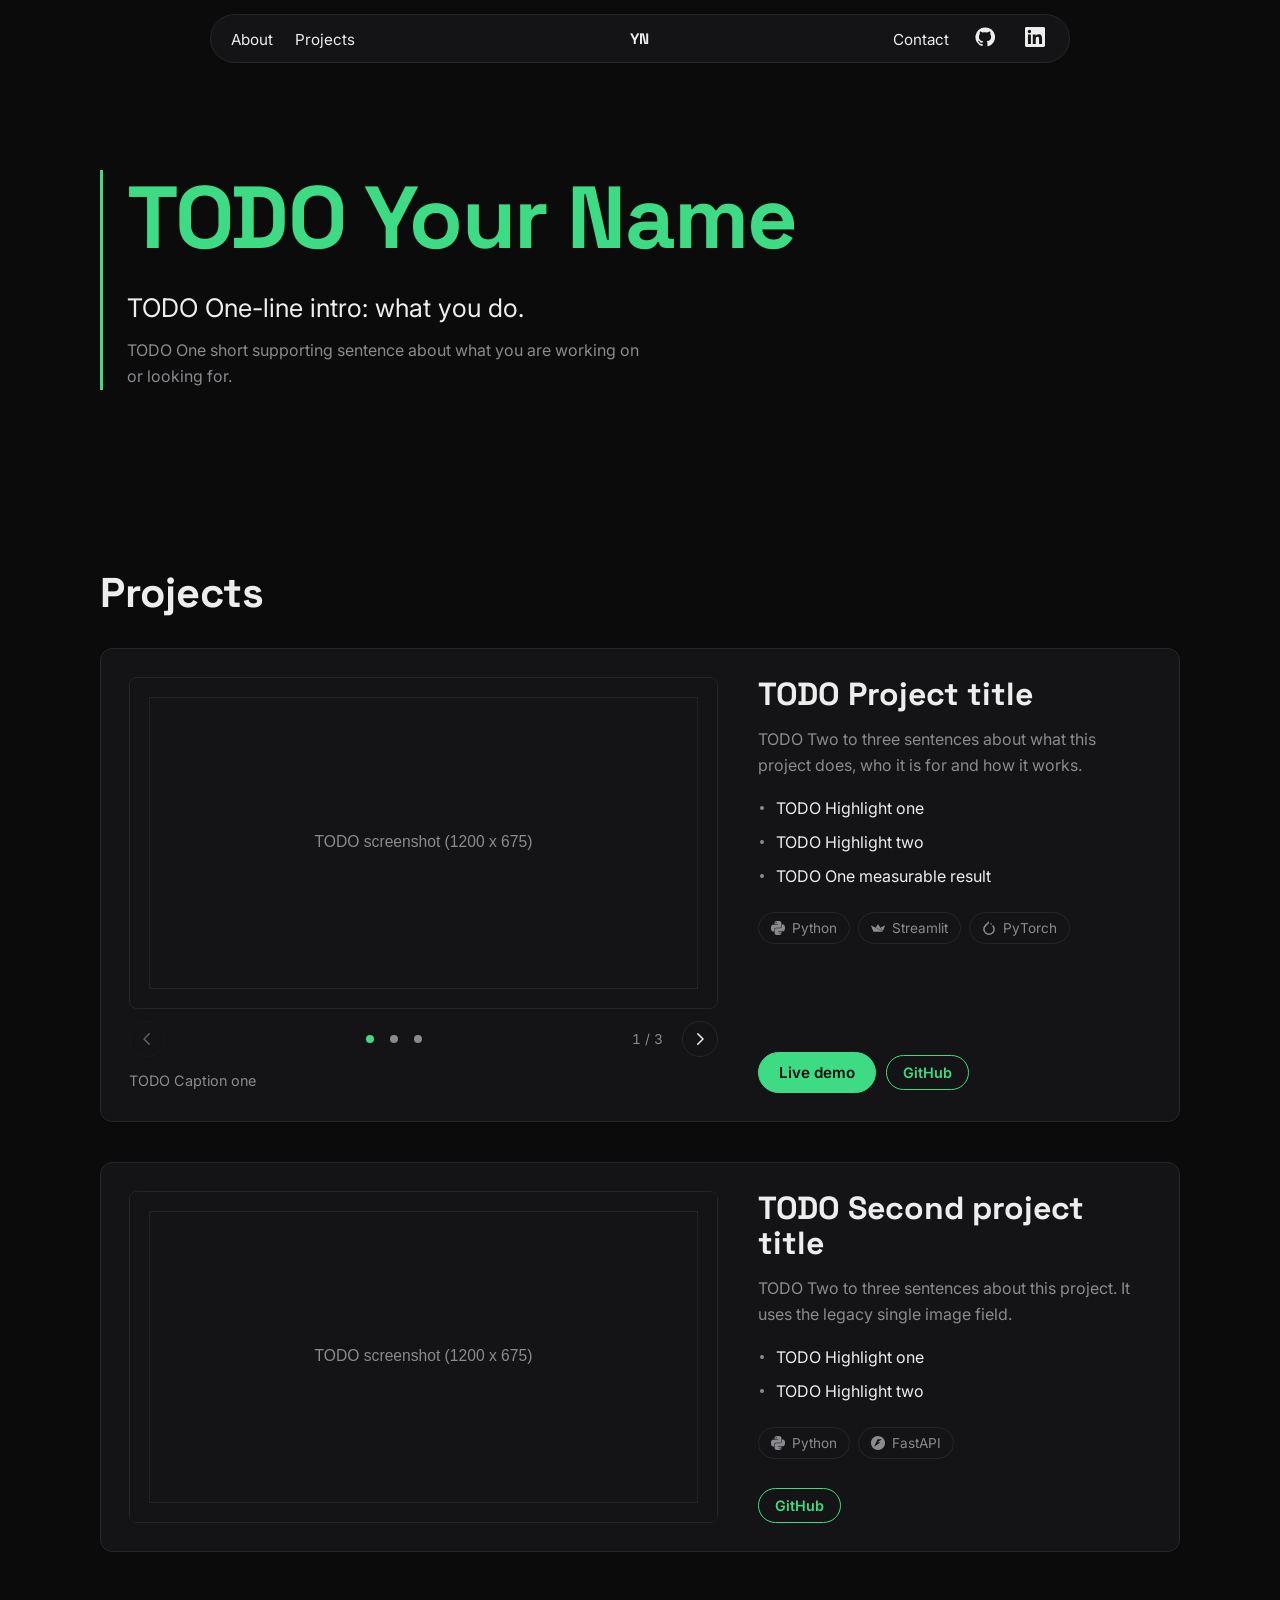
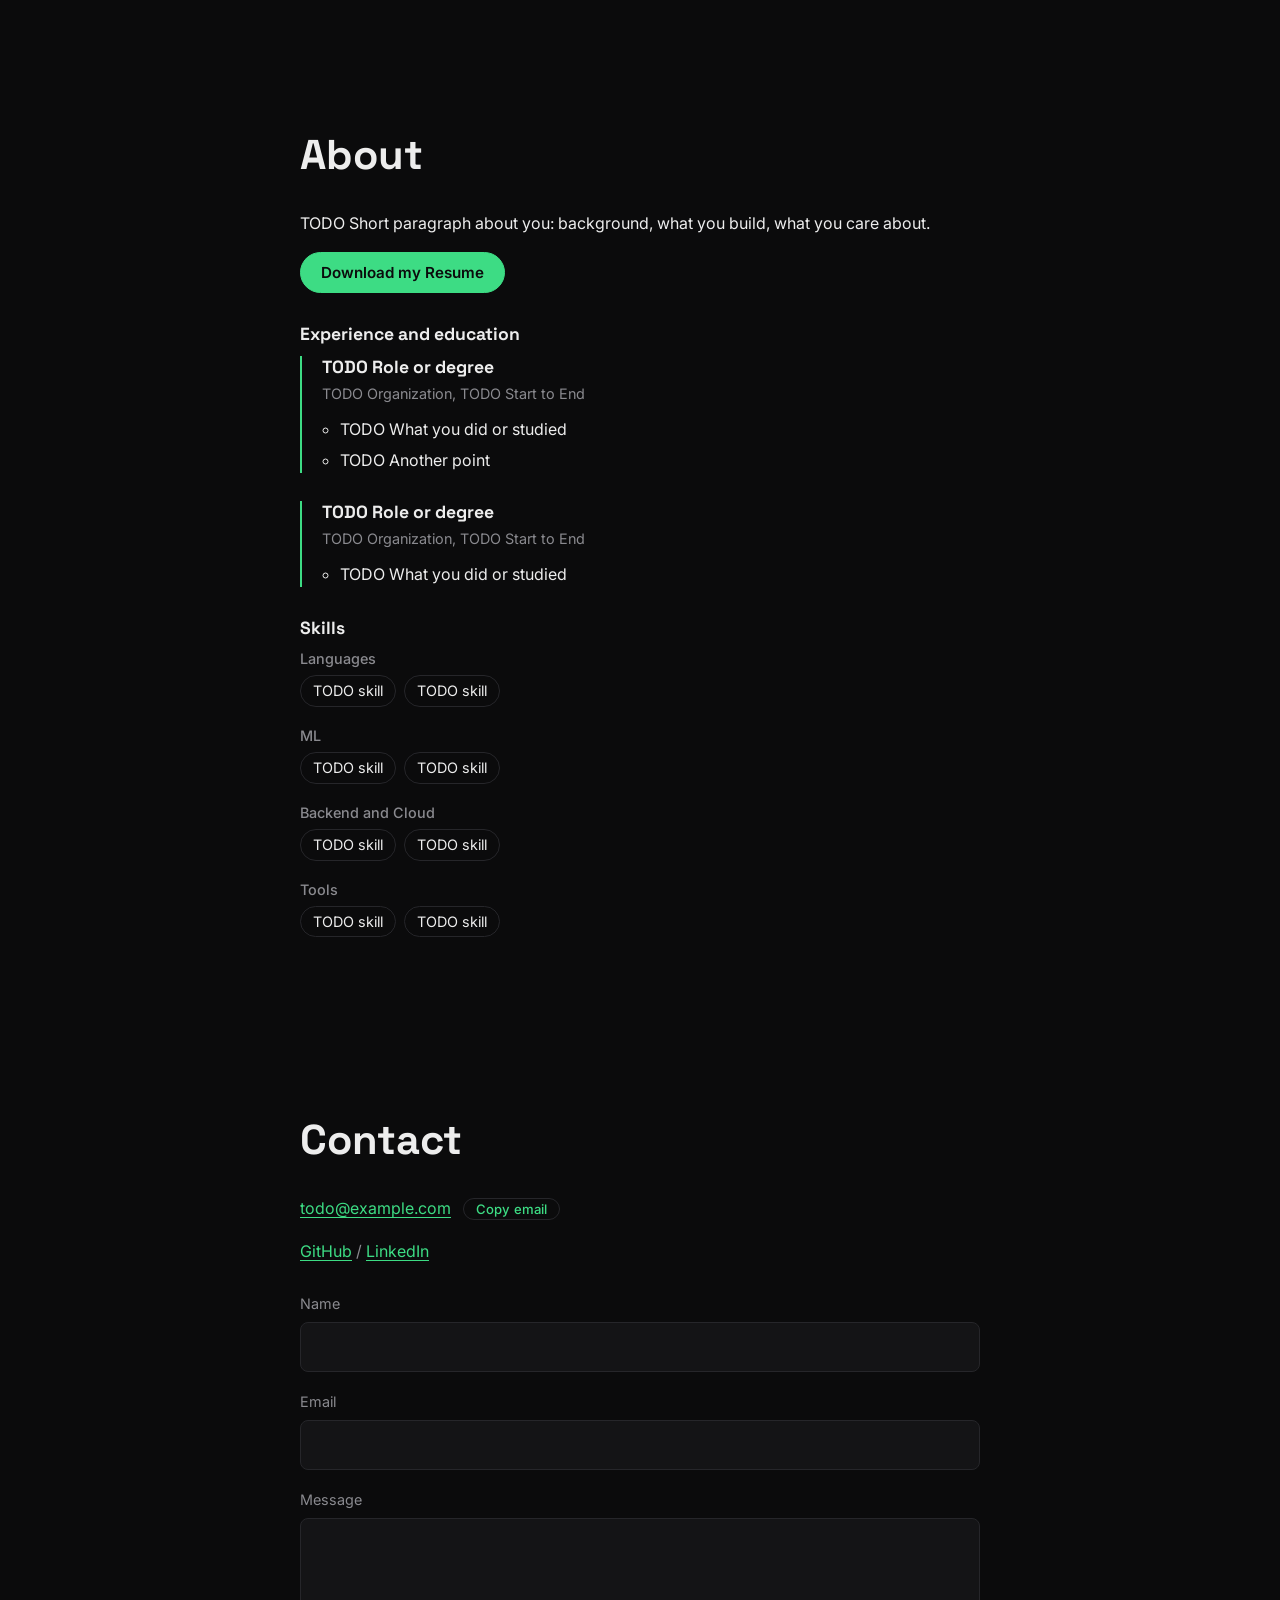
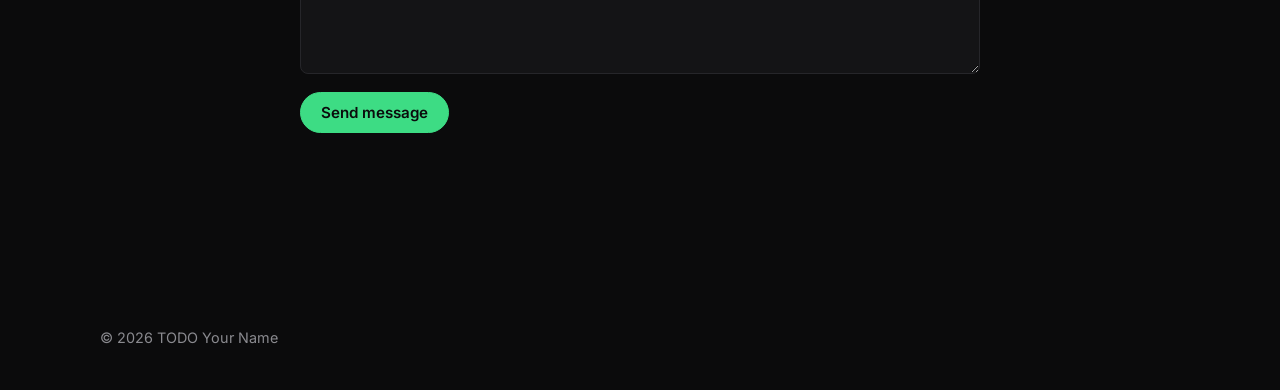
==== index.html @ 5d1a7749 "Put email and social links on separate lines in contact Co-Authored-By: Claude Sonnet 5.5 <noreply@a" ====
<!doctype html>
<html lang="en">
<head>
  <meta charset="utf-8">
  <meta name="viewport" content="width=device-width, initial-scale=1">
  <title>TODO Your Name | Portfolio</title>
  <meta name="description" content="TODO Short description of the portfolio.">
  <meta name="theme-color" content="#0B0B0C">
  <link rel="icon" href="assets/images/favicon.svg" type="image/svg+xml">
  <!-- TODO: fill in the Open Graph and Twitter values below -->
  <meta property="og:type" content="website">
  <meta property="og:title" content="TODO Your Name | Portfolio">
  <meta property="og:description" content="TODO Short description of the portfolio.">
  <meta property="og:url" content="TODO https://your-site.example/">
  <meta property="og:image" content="TODO https://your-site.example/assets/images/og.png">
  <meta name="twitter:card" content="summary_large_image">
  <meta name="twitter:title" content="TODO Your Name | Portfolio">
  <meta name="twitter:description" content="TODO Short description of the portfolio.">
  <meta name="twitter:image" content="TODO https://your-site.example/assets/images/og.png">
  <script>document.documentElement.classList.add("js");</script>
  <link rel="preconnect" href="https://fonts.googleapis.com">
  <link rel="preconnect" href="https://fonts.gstatic.com" crossorigin>
  <link href="https://fonts.googleapis.com/css2?family=Inter:wght@400;500;600&family=Space+Grotesk:wght@700&display=swap" rel="stylesheet">
  <link rel="stylesheet" href="css/styles.css">
  <link rel="stylesheet" href="css/carousel.css">
</head>
<body>
  <a class="skip" href="#main">Skip to content</a>

  <header class="nav-wrap">
    <nav class="nav" aria-label="Main">
      <ul class="nav-left">
        <li><a href="#about">About</a></li>
        <li><a href="#projects">Projects</a></li>
      </ul>
      <a class="logo" href="#top" aria-label="TODO Your Name, back to top">
        <!-- TODO: swap for <img src="assets/images/logo.svg" alt="..."> once the logo exists -->
        <span>YN</span>
      </a>
      <button class="nav-toggle" type="button" aria-expanded="false" aria-controls="nav-right">Menu</button>
      <ul class="nav-right" id="nav-right">
        <li class="only-mobile"><a href="#about">About</a></li>
        <li class="only-mobile"><a href="#projects">Projects</a></li>
        <li><a href="#contact">Contact</a></li>
        <li>
          <a class="icon-link" href="https://github.com/TODO" aria-label="GitHub" rel="noopener">
            <svg viewBox="0 0 24 24" width="20" height="20" aria-hidden="true" fill="currentColor"><path d="M12 .5a11.5 11.5 0 0 0-3.64 22.41c.58.1.79-.25.79-.56v-2c-3.2.7-3.87-1.37-3.87-1.37-.52-1.33-1.28-1.69-1.28-1.69-1.04-.71.08-.7.08-.7 1.15.08 1.76 1.19 1.76 1.19 1.03 1.76 2.69 1.25 3.35.96.1-.75.4-1.25.73-1.54-2.55-.29-5.24-1.28-5.24-5.69 0-1.26.45-2.28 1.18-3.09-.12-.29-.51-1.46.11-3.05 0 0 .97-.31 3.17 1.18a11 11 0 0 1 5.78 0c2.2-1.49 3.17-1.18 3.17-1.18.62 1.59.23 2.76.11 3.05.74.81 1.18 1.83 1.18 3.09 0 4.42-2.69 5.39-5.25 5.68.41.36.78 1.06.78 2.14v3.17c0 .31.21.67.8.56A11.5 11.5 0 0 0 12 .5Z"/></svg>
          </a>
        </li>
        <li>
          <a class="icon-link" href="https://www.linkedin.com/in/TODO" aria-label="LinkedIn" rel="noopener">
            <svg viewBox="0 0 24 24" width="20" height="20" aria-hidden="true" fill="currentColor"><path d="M20.45 20.45h-3.56v-5.57c0-1.33-.02-3.04-1.85-3.04-1.85 0-2.14 1.45-2.14 2.94v5.67H9.35V9h3.41v1.56h.05c.48-.9 1.64-1.85 3.37-1.85 3.6 0 4.27 2.37 4.27 5.46v6.28ZM5.34 7.43a2.06 2.06 0 1 1 0-4.12 2.06 2.06 0 0 1 0 4.12ZM7.12 20.45H3.56V9h3.56v11.45ZM22.22 0H1.77C.79 0 0 .77 0 1.73v20.54C0 23.23.79 24 1.77 24h20.45c.98 0 1.78-.77 1.78-1.73V1.73C24 .77 23.2 0 22.22 0Z"/></svg>
          </a>
        </li>
      </ul>
    </nav>
  </header>

  <main id="main">
    <section class="hero" id="top">
      <div class="container hero-inner">
        <h1 class="name">TODO Your Name</h1>
        <p class="intro">TODO One-line intro: what you do.</p>
        <p class="support">TODO One short supporting sentence about what you are working on or looking for.</p>
      </div>
    </section>

    <section class="section reveal" id="projects" aria-labelledby="projects-title">
      <div class="container">
        <h2 id="projects-title">Projects</h2>
        <div class="projects" id="projects-list" aria-live="polite">
          <noscript><p class="muted">Projects need JavaScript to load.</p></noscript>
        </div>
        <div class="repos" id="repos" hidden>
          <h3 class="sub">Recently updated repos</h3>
          <ul class="repo-list" id="repo-list"></ul>
        </div>
      </div>
    </section>

    <section class="section reveal" id="about" aria-labelledby="about-title">
      <div class="container narrow">
        <h2 id="about-title">About</h2>
        <p>TODO Short paragraph about you: background, what you build, what you care about.</p>
        <p><a class="btn" href="assets/resume/resume.pdf" download>Download my Resume</a></p>
        <h3 class="sub">Experience and education</h3>
        <ol class="timeline" id="timeline"></ol>
        <h3 class="sub">Skills</h3>
        <div class="skills" id="skills"></div>
      </div>
    </section>

    <section class="section reveal" id="contact" aria-labelledby="contact-title">
      <div class="container narrow">
        <h2 id="contact-title">Contact</h2>
        <p>
          <a id="email-link" href="mailto:todo@example.com">todo@example.com</a>
          <button class="copy-btn" id="copy-email" type="button">Copy email</button>
          <span class="copied" id="copy-status" role="status"></span>
        </p>
        <p>
          <a href="https://github.com/TODO" rel="noopener">GitHub</a>
          <span class="muted"> / </span>
          <a href="https://www.linkedin.com/in/TODO" rel="noopener">LinkedIn</a>
        </p>
        <!-- TODO: set FORMSPREE_ENDPOINT in js/contact.js -->
        <form class="form" id="contact-form" novalidate>
          <div class="field">
            <label for="cf-name">Name</label>
            <input id="cf-name" name="name" type="text" autocomplete="name" required>
          </div>
          <div class="field">
            <label for="cf-email">Email</label>
            <input id="cf-email" name="email" type="email" autocomplete="email" required>
          </div>
          <div class="field">
            <label for="cf-message">Message</label>
            <textarea id="cf-message" name="message" rows="5" required></textarea>
          </div>
          <input class="hp" type="text" name="_gotcha" tabindex="-1" autocomplete="off" aria-hidden="true">
          <button class="btn" type="submit">Send message</button>
          <p class="status" id="form-status" role="status"></p>
        </form>
      </div>
    </section>
  </main>

  <footer class="footer">
    <div class="container">
      <p>&copy; <span id="year">2026</span> TODO Your Name</p>
    </div>
  </footer>


  <dialog id="lightbox" class="lightbox" aria-label="Image viewer">
    <img alt="">
    <p class="lightbox-caption"></p>
    <div class="lightbox-bar">
      <button class="btn ghost" type="button" data-lb-close>Close</button>
      <button class="arrow" type="button" data-lb-prev aria-label="Previous image">
        <svg viewBox="0 0 24 24" width="18" height="18" aria-hidden="true" fill="none" stroke="currentColor" stroke-width="2" stroke-linecap="round" stroke-linejoin="round"><path d="M15 5l-7 7 7 7"/></svg>
      </button>
      <span class="lightbox-counter" aria-live="polite"></span>
      <button class="arrow" type="button" data-lb-next aria-label="Next image">
        <svg viewBox="0 0 24 24" width="18" height="18" aria-hidden="true" fill="none" stroke="currentColor" stroke-width="2" stroke-linecap="round" stroke-linejoin="round"><path d="M9 5l7 7-7 7"/></svg>
      </button>
    </div>
  </dialog>

  <script type="module" src="js/main.js"></script>
</body>
</html>
---- css/styles.css ----
:root {
  --bg: #0B0B0C;
  --card: #141416;
  --text: #EDEDED;
  --muted: #8A8A8F;
  --border: #26262A;
  --accent: #3DDC84;
  --on-accent: #0B0B0C;

  --font-head: "Space Grotesk", system-ui, sans-serif;
  --font-body: "Inter", system-ui, sans-serif;
  --radius: 12px;
  --ease: 150ms ease;
}

*, *::before, *::after { box-sizing: border-box; }

html { scroll-behavior: smooth; scroll-padding-top: 96px; }

body {
  margin: 0;
  background: var(--bg);
  color: var(--text);
  font-family: var(--font-body);
  font-size: 1rem;
  line-height: 1.65;
  -webkit-font-smoothing: antialiased;
}

h1, h2, h3 { font-family: var(--font-head); font-weight: 700; line-height: 1.1; margin: 0; }
p { margin: 0 0 1rem; }
img { max-width: 100%; display: block; }
.muted { color: var(--muted); }

a { color: var(--accent); text-underline-offset: 3px; transition: opacity var(--ease); }
a:hover { opacity: 0.8; }

:focus-visible { outline: 2px solid var(--accent); outline-offset: 3px; border-radius: 4px; }

.container { width: min(1080px, 100% - 40px); margin-inline: auto; }
.narrow { width: min(680px, 100% - 40px); }

.skip {
  position: absolute; left: 16px; top: -60px; z-index: 30;
  background: var(--accent); color: var(--on-accent);
  padding: 8px 14px; border-radius: 8px; text-decoration: none;
}
.skip:focus { top: 12px; }

/* Buttons */
.btn {
  display: inline-block;
  background: var(--accent); color: var(--on-accent);
  border: 1px solid var(--accent); border-radius: 999px;
  padding: 10px 20px;
  font: 600 0.95rem var(--font-body);
  text-decoration: none; cursor: pointer;
  transition: background var(--ease), color var(--ease);
}
.btn:hover { background: transparent; color: var(--accent); opacity: 1; }
.btn.ghost { background: transparent; color: var(--accent); padding: 8px 16px; font-size: 0.9rem; }
.btn.ghost:hover { background: var(--accent); color: var(--on-accent); }

/* Navbar */
.nav-wrap { position: fixed; top: 14px; left: 0; right: 0; z-index: 20; display: flex; justify-content: center; padding: 0 16px; }
.nav {
  width: min(860px, 100%);
  display: grid; grid-template-columns: 1fr auto 1fr; align-items: center;
  background: var(--card); border: 1px solid var(--border); border-radius: 999px;
  padding: 8px 20px;
}
.nav ul { list-style: none; margin: 0; padding: 0; display: flex; align-items: center; gap: 22px; }
.nav-right { justify-content: flex-end; }
.nav a { text-decoration: none; color: var(--text); font-size: 0.95rem; transition: color var(--ease); }
.nav a:hover, .nav a[aria-current] { color: var(--accent); opacity: 1; }
.logo { font: 700 1.1rem var(--font-head); letter-spacing: 0.02em; padding: 0 8px; }
.logo img { height: 28px; }
.icon-link { display: inline-flex; padding: 4px; }
.nav-toggle, .only-mobile { display: none; }

@media (max-width: 640px) {
  .nav { display: flex; flex-wrap: wrap; border-radius: 24px; padding: 8px 8px 8px 20px; }
  .nav-left { display: none !important; }
  .logo { order: 1; padding: 0; }
  .nav-toggle {
    order: 2; display: block; margin-left: auto;
    background: transparent; color: var(--text);
    border: 1px solid var(--border); border-radius: 999px;
    padding: 6px 16px; font: 500 0.9rem var(--font-body); cursor: pointer;
    transition: color var(--ease), border-color var(--ease);
  }
  .nav-toggle:hover { color: var(--accent); border-color: var(--accent); }
  .nav .nav-right { order: 3; flex-basis: 100%; display: none !important; flex-direction: column; align-items: flex-start; gap: 0; padding: 10px 0 6px; }
  .nav .nav-right.open { display: flex !important; }
  .nav-right li { width: 100%; }
  .nav-right a { display: block; padding: 8px 0; }
  .nav-right .icon-link { display: inline-flex; }
  .only-mobile { display: list-item; }
}

/* Hero */
.hero { padding: 170px 0 90px; }
.hero-inner { border-left: 3px solid var(--accent); padding-left: 24px; }
.name { color: var(--accent); font-size: clamp(2.6rem, 9vw, 5.5rem); letter-spacing: -0.02em; overflow-wrap: anywhere; }
.intro { font-size: clamp(1.2rem, 3vw, 1.6rem); margin: 20px 0 8px; max-width: 32ch; }
.support { color: var(--muted); max-width: 52ch; margin: 0; }

/* Sections */
.section { padding: 90px 0; }
.section h2 { font-size: clamp(1.8rem, 5vw, 2.6rem); margin-bottom: 32px; }
.sub { font-size: 1.1rem; margin: 32px 0 12px; }

/* Projects */
.projects { display: grid; gap: 40px; }
.project {
  display: grid; grid-template-columns: minmax(0, 1fr); gap: 28px;
  background: var(--card); border: 1px solid var(--border); border-radius: var(--radius);
  padding: 20px; transition: border-color var(--ease);
}
.project:hover { border-color: var(--accent); }
.project-body { display: flex; flex-direction: column; min-width: 0; }
.project h3 { font-size: clamp(1.5rem, 3vw, 2rem); margin-bottom: 14px; }
.project-body > p { color: var(--muted); }
.project-media { min-width: 0; }
.highlights { list-style: none; margin: 0 0 22px; padding: 0; display: grid; gap: 8px; }
.highlights li { position: relative; padding-left: 18px; }
.highlights li::before { content: ""; position: absolute; left: 2px; top: 0.7em; width: 4px; height: 4px; border-radius: 50%; background: var(--muted); }
.card-links { margin-top: auto; display: flex; flex-wrap: wrap; align-items: center; gap: 10px; }
@media (min-width: 900px) {
  .project { grid-template-columns: minmax(0, 3fr) minmax(0, 2fr); gap: 40px; padding: 28px; }
}

/* Tech chips */
.tech { list-style: none; margin: 0 0 26px; padding: 0; display: flex; flex-wrap: wrap; gap: 8px; }
.chip {
  display: inline-flex; align-items: center; gap: 7px;
  border: 1px solid var(--border); border-radius: 999px;
  padding: 4px 12px; font-size: 0.85rem; color: var(--muted);
  transition: color var(--ease), border-color var(--ease);
}
.chip:hover { color: var(--accent); border-color: var(--accent); }
.chip-icon {
  width: 14px; height: 14px; background-color: currentColor;
  -webkit-mask: var(--icon) center / contain no-repeat; mask: var(--icon) center / contain no-repeat;
}

/* Tags */
.tags { list-style: none; margin: 0 0 18px; padding: 0; display: flex; flex-wrap: wrap; gap: 8px; }
.tags li { border: 1px solid var(--border); border-radius: 999px; padding: 3px 12px; font-size: 0.82rem; color: var(--muted); }
.section .tags { margin-bottom: 0; }
.section .tags li { color: var(--text); font-size: 0.9rem; }

/* Timeline */
.timeline { list-style: none; margin: 0; padding: 0; display: grid; gap: 28px; }
.timeline-item { border-left: 2px solid var(--accent); padding-left: 20px; }
.timeline-item h4 { font: 700 1.1rem var(--font-head); margin: 0 0 4px; }
.timeline-meta { color: var(--muted); font-size: 0.9rem; margin: 0 0 10px; }
.timeline-bullets { margin: 0; padding-left: 18px; display: grid; gap: 4px; }

/* Skills */
.skills { display: grid; gap: 20px; }
.skill-group h4 { font: 500 0.9rem var(--font-body); color: var(--muted); margin: 0 0 8px; }

/* Recent repos */
.repos { margin-top: 60px; }
.repo-list { list-style: none; margin: 0; padding: 0; display: grid; gap: 24px 40px; }
@media (min-width: 700px) { .repo-list { grid-template-columns: repeat(2, minmax(0, 1fr)); } }
.repo-name { font-weight: 600; }
.repo-desc { color: var(--muted); margin: 4px 0 0; }
.repo-meta { color: var(--muted); font-size: 0.85rem; margin: 4px 0 0; }

/* Copy email */
.copy-btn {
  background: transparent; color: var(--accent); border: 1px solid var(--border); border-radius: 999px;
  padding: 2px 12px; margin-left: 8px; font: 500 0.82rem var(--font-body); cursor: pointer;
  transition: border-color var(--ease);
}
.copy-btn:hover { border-color: var(--accent); }
.copied { margin-left: 8px; font-size: 0.85rem; color: var(--muted); }

/* Reveal */
.js .reveal { opacity: 0; transform: translateY(14px); transition: opacity 500ms ease, transform 500ms ease; }
.js .reveal.in { opacity: 1; transform: none; }

/* 404 */
.not-found { min-height: 100vh; display: grid; place-content: center; justify-items: start; gap: 12px; padding: 40px 20px; width: min(680px, 100%); margin-inline: auto; }
.not-found h1 { font-size: clamp(3rem, 12vw, 6rem); }

/* Form */
.form { margin-top: 28px; display: grid; gap: 18px; }
.field { display: grid; gap: 6px; }
label { font-size: 0.9rem; color: var(--muted); }
input, textarea {
  width: 100%; background: var(--card); color: var(--text);
  border: 1px solid var(--border); border-radius: 8px;
  padding: 11px 14px; font: inherit;
  transition: border-color var(--ease);
}
input:hover, textarea:hover { border-color: var(--muted); }
input:focus-visible, textarea:focus-visible { outline: 2px solid var(--accent); outline-offset: 1px; border-color: var(--accent); }
textarea { resize: vertical; min-height: 130px; }
.form .btn { justify-self: start; }
.form .btn:disabled { opacity: 0.6; cursor: wait; }
.hp { position: absolute; left: -9999px; width: 1px; height: 1px; opacity: 0; }
.status { margin: 0; min-height: 1.65em; font-size: 0.95rem; }
.status.ok { color: var(--text); }
.status.err { color: #FF8A80; }

/* Footer */
.footer { padding: 60px 0 40px; color: var(--muted); font-size: 0.9rem; }
.footer p { margin: 0; }

@media (prefers-reduced-motion: reduce) {
  html { scroll-behavior: auto; }
  .js .reveal { opacity: 1; transform: none; }
  *, *::before, *::after { transition: none !important; animation: none !important; }
}
---- css/carousel.css ----
/* Media carousel and lightbox */
.carousel { display: grid; gap: 12px; border-radius: 8px; }
.carousel:focus-visible { outline: 2px solid var(--accent); outline-offset: 4px; }

.slides {
  display: flex; overflow-x: auto; overscroll-behavior-x: contain;
  scroll-snap-type: x mandatory; scrollbar-width: none;
  border: 1px solid var(--border); border-radius: 8px;
}
.slides::-webkit-scrollbar { display: none; }

.slide { flex: 0 0 100%; min-width: 0; aspect-ratio: 16 / 9; scroll-snap-align: start; scroll-snap-stop: always; background: var(--bg); }
.slide img { width: 100%; height: 100%; object-fit: cover; display: block; }
.slide video { width: 100%; height: 100%; object-fit: contain; display: block; background: #000; }
.slide-open { display: block; width: 100%; height: 100%; padding: 0; border: 0; background: none; cursor: zoom-in; }
.slide-open:focus-visible { outline-offset: -3px; }

.media-missing {
  display: grid; place-items: center; width: 100%; height: 100%; padding: 16px;
  background: var(--card); color: var(--muted); font-size: 0.9rem; text-align: center;
}

.carousel-bar { display: flex; align-items: center; gap: 10px; }
.dots { display: flex; flex: 1; flex-wrap: wrap; justify-content: center; }
.dot { width: 24px; height: 24px; padding: 0; border: 0; background: none; cursor: pointer; display: grid; place-items: center; }
.dot::before { content: ""; width: 8px; height: 8px; border-radius: 50%; background: var(--muted); transition: background var(--ease); }
.dot:hover::before, .dot[aria-current="true"]::before { background: var(--accent); }
.counter, .lightbox-counter { color: var(--muted); font-size: 0.85rem; font-variant-numeric: tabular-nums; text-align: center; min-width: 3.6em; }
.caption { margin: 0; color: var(--muted); font-size: 0.9rem; min-height: 1.4em; }

.arrow {
  width: 36px; height: 36px; flex: none; display: grid; place-items: center; padding: 0;
  background: transparent; color: var(--text); border: 1px solid var(--border); border-radius: 50%; cursor: pointer;
  transition: color var(--ease), border-color var(--ease);
}
.arrow:hover:not(:disabled) { color: var(--accent); border-color: var(--accent); }
.arrow:disabled { opacity: 0.35; cursor: default; }

/* Lightbox (native dialog) */
.lightbox {
  padding: 16px; max-width: 94vw; max-height: 94vh; overflow: auto;
  background: var(--card); color: var(--text); border: 1px solid var(--border); border-radius: var(--radius);
}
.lightbox::backdrop { background: rgba(0, 0, 0, 0.88); }
.lightbox img { display: block; width: min(1100px, 86vw); max-height: 70vh; height: auto; object-fit: contain; margin: 0 auto; }
.lightbox-caption { margin: 12px 0 0; color: var(--muted); font-size: 0.9rem; }
.lightbox-caption:empty { display: none; }
.lightbox-bar { display: flex; align-items: center; justify-content: center; gap: 12px; margin-top: 14px; }
.lightbox-bar [hidden] { display: none; }
.lightbox-bar .btn { margin-right: auto; }
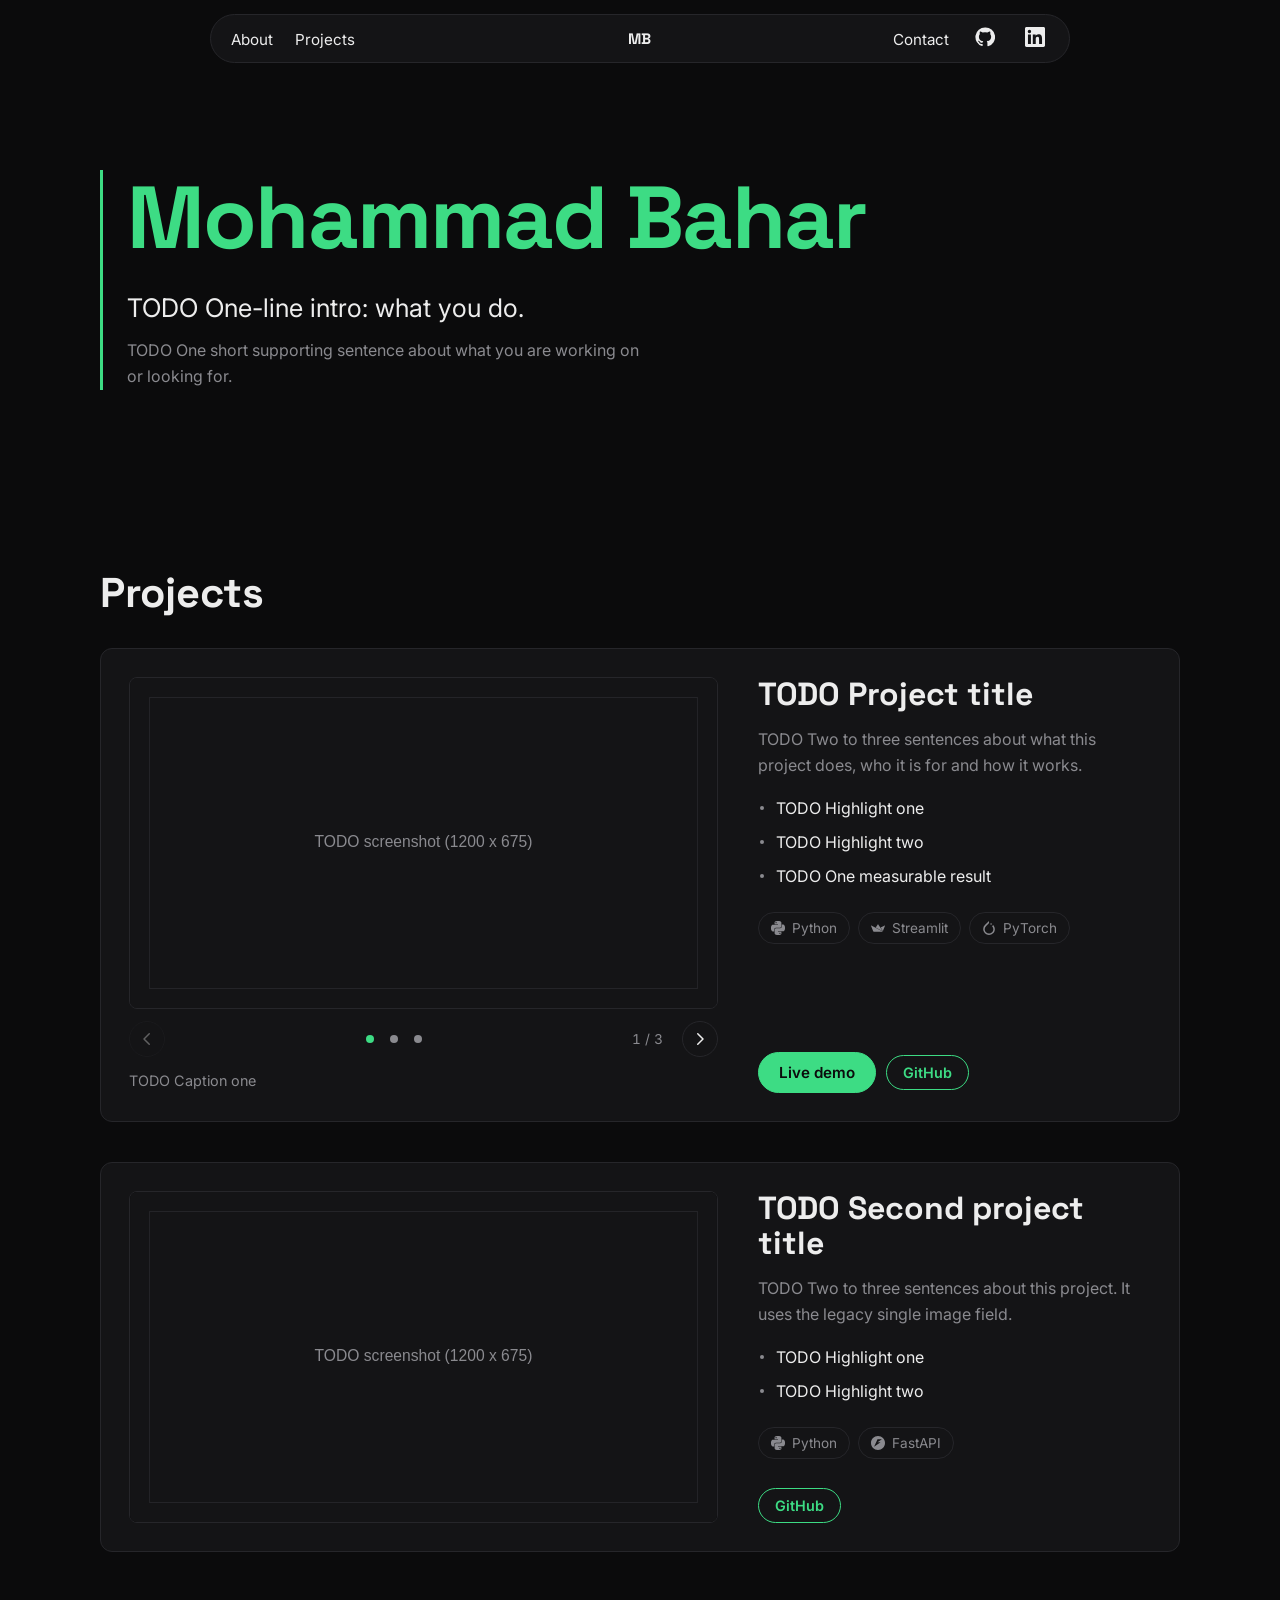
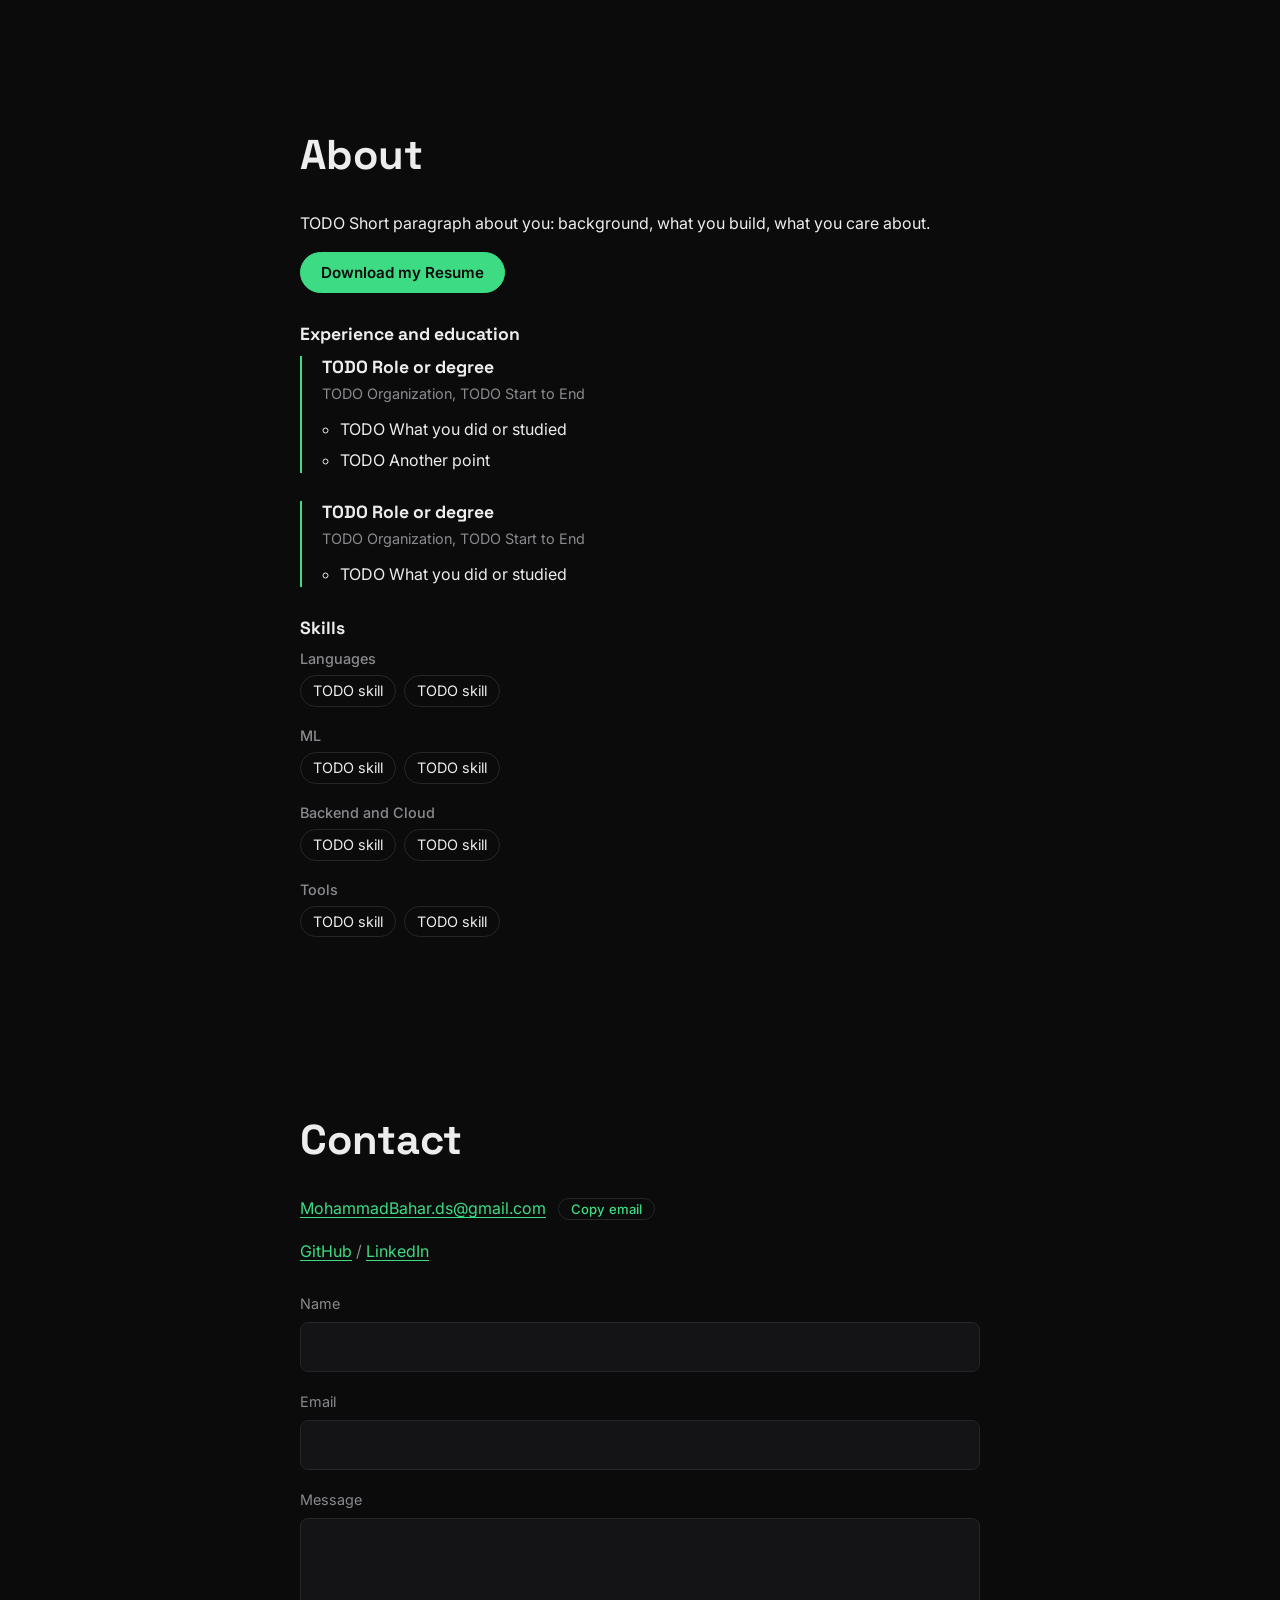
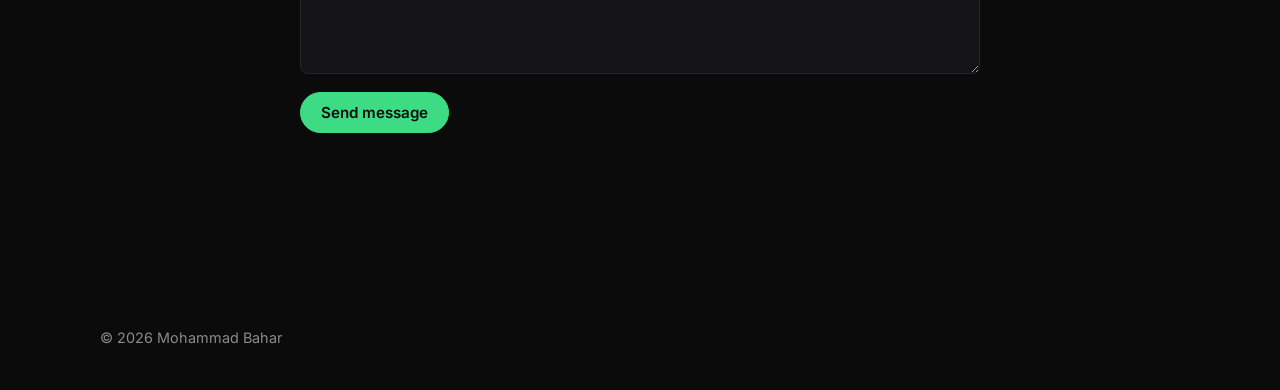
==== commit 422e2417: "Centralize profile data in data/profile.json Co-Authored-By: Claude Sonnet 5.5 <noreply@anthropic.co" ====
--- a/index.html
+++ b/index.html
@@ -3,18 +3,19 @@
 <head>
   <meta charset="utf-8">
   <meta name="viewport" content="width=device-width, initial-scale=1">
-  <title>TODO Your Name | Portfolio</title>
+  <title>Portfolio</title>
+  <link rel="preload" href="data/profile.json" as="fetch" crossorigin>
   <meta name="description" content="TODO Short description of the portfolio.">
   <meta name="theme-color" content="#0B0B0C">
   <link rel="icon" href="assets/images/favicon.svg" type="image/svg+xml">
   <!-- TODO: fill in the Open Graph and Twitter values below -->
   <meta property="og:type" content="website">
-  <meta property="og:title" content="TODO Your Name | Portfolio">
+  <meta property="og:title" content="Portfolio">
   <meta property="og:description" content="TODO Short description of the portfolio.">
   <meta property="og:url" content="TODO https://your-site.example/">
   <meta property="og:image" content="TODO https://your-site.example/assets/images/og.png">
   <meta name="twitter:card" content="summary_large_image">
-  <meta name="twitter:title" content="TODO Your Name | Portfolio">
+  <meta name="twitter:title" content="Portfolio">
   <meta name="twitter:description" content="TODO Short description of the portfolio.">
   <meta name="twitter:image" content="TODO https://your-site.example/assets/images/og.png">
   <script>document.documentElement.classList.add("js");</script>
@@ -33,22 +34,21 @@
         <li><a href="#about">About</a></li>
         <li><a href="#projects">Projects</a></li>
       </ul>
-      <a class="logo" href="#top" aria-label="TODO Your Name, back to top">
-        <!-- TODO: swap for <img src="assets/images/logo.svg" alt="..."> once the logo exists -->
-        <span>YN</span>
+      <a class="logo" href="#top" aria-label="Back to top">
+        <span class="wordmark" data-profile="initials"></span>
       </a>
       <button class="nav-toggle" type="button" aria-expanded="false" aria-controls="nav-right">Menu</button>
       <ul class="nav-right" id="nav-right">
         <li class="only-mobile"><a href="#about">About</a></li>
         <li class="only-mobile"><a href="#projects">Projects</a></li>
         <li><a href="#contact">Contact</a></li>
-        <li>
-          <a class="icon-link" href="https://github.com/TODO" aria-label="GitHub" rel="noopener">
+        <li data-profile-item>
+          <a class="icon-link" data-profile-link="github" aria-label="GitHub">
             <svg viewBox="0 0 24 24" width="20" height="20" aria-hidden="true" fill="currentColor"><path d="M12 .5a11.5 11.5 0 0 0-3.64 22.41c.58.1.79-.25.79-.56v-2c-3.2.7-3.87-1.37-3.87-1.37-.52-1.33-1.28-1.69-1.28-1.69-1.04-.71.08-.7.08-.7 1.15.08 1.76 1.19 1.76 1.19 1.03 1.76 2.69 1.25 3.35.96.1-.75.4-1.25.73-1.54-2.55-.29-5.24-1.28-5.24-5.69 0-1.26.45-2.28 1.18-3.09-.12-.29-.51-1.46.11-3.05 0 0 .97-.31 3.17 1.18a11 11 0 0 1 5.78 0c2.2-1.49 3.17-1.18 3.17-1.18.62 1.59.23 2.76.11 3.05.74.81 1.18 1.83 1.18 3.09 0 4.42-2.69 5.39-5.25 5.68.41.36.78 1.06.78 2.14v3.17c0 .31.21.67.8.56A11.5 11.5 0 0 0 12 .5Z"/></svg>
           </a>
         </li>
-        <li>
-          <a class="icon-link" href="https://www.linkedin.com/in/TODO" aria-label="LinkedIn" rel="noopener">
+        <li data-profile-item>
+          <a class="icon-link" data-profile-link="linkedin" aria-label="LinkedIn">
             <svg viewBox="0 0 24 24" width="20" height="20" aria-hidden="true" fill="currentColor"><path d="M20.45 20.45h-3.56v-5.57c0-1.33-.02-3.04-1.85-3.04-1.85 0-2.14 1.45-2.14 2.94v5.67H9.35V9h3.41v1.56h.05c.48-.9 1.64-1.85 3.37-1.85 3.6 0 4.27 2.37 4.27 5.46v6.28ZM5.34 7.43a2.06 2.06 0 1 1 0-4.12 2.06 2.06 0 0 1 0 4.12ZM7.12 20.45H3.56V9h3.56v11.45ZM22.22 0H1.77C.79 0 0 .77 0 1.73v20.54C0 23.23.79 24 1.77 24h20.45c.98 0 1.78-.77 1.78-1.73V1.73C24 .77 23.2 0 22.22 0Z"/></svg>
           </a>
         </li>
@@ -59,7 +59,7 @@
   <main id="main">
     <section class="hero" id="top">
       <div class="container hero-inner">
-        <h1 class="name">TODO Your Name</h1>
+        <h1 class="name" data-profile="name"></h1>
         <p class="intro">TODO One-line intro: what you do.</p>
         <p class="support">TODO One short supporting sentence about what you are working on or looking for.</p>
       </div>
@@ -94,14 +94,14 @@
       <div class="container narrow">
         <h2 id="contact-title">Contact</h2>
         <p>
-          <a id="email-link" href="mailto:todo@example.com">todo@example.com</a>
+          <a data-profile-link="email" data-profile-value="email"></a>
           <button class="copy-btn" id="copy-email" type="button">Copy email</button>
           <span class="copied" id="copy-status" role="status"></span>
         </p>
         <p>
-          <a href="https://github.com/TODO" rel="noopener">GitHub</a>
+          <a data-profile-link="github">GitHub</a>
           <span class="muted"> / </span>
-          <a href="https://www.linkedin.com/in/TODO" rel="noopener">LinkedIn</a>
+          <a data-profile-link="linkedin">LinkedIn</a>
         </p>
         <!-- TODO: set FORMSPREE_ENDPOINT in js/contact.js -->
         <form class="form" id="contact-form" novalidate>
@@ -127,7 +127,7 @@
 
   <footer class="footer">
     <div class="container">
-      <p>&copy; <span id="year">2026</span> TODO Your Name</p>
+      <p>&copy; <span id="year"></span> <span data-profile="name"></span></p>
     </div>
   </footer>
 
--- a/css/styles.css
+++ b/css/styles.css
@@ -14,6 +14,7 @@
 }
 
 *, *::before, *::after { box-sizing: border-box; }
+[hidden] { display: none !important; }
 
 html { scroll-behavior: smooth; scroll-padding-top: 96px; }
 
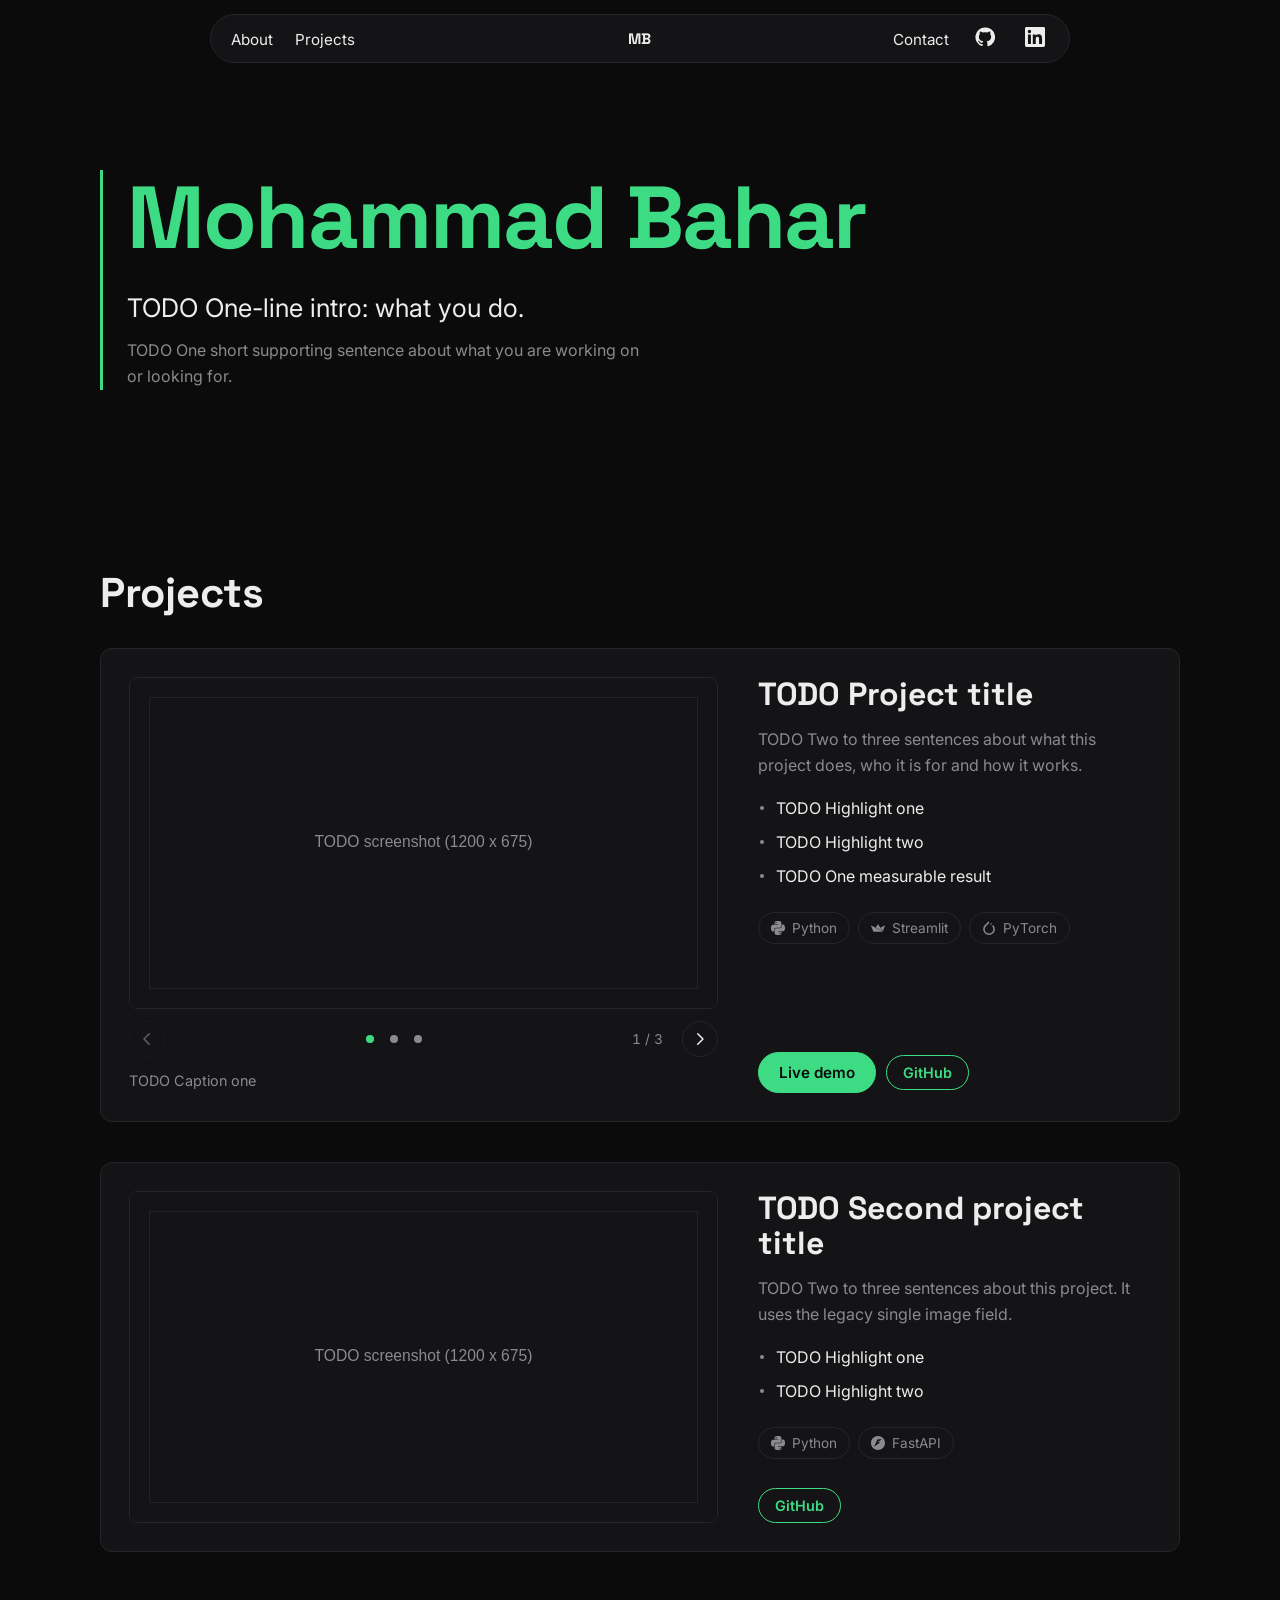
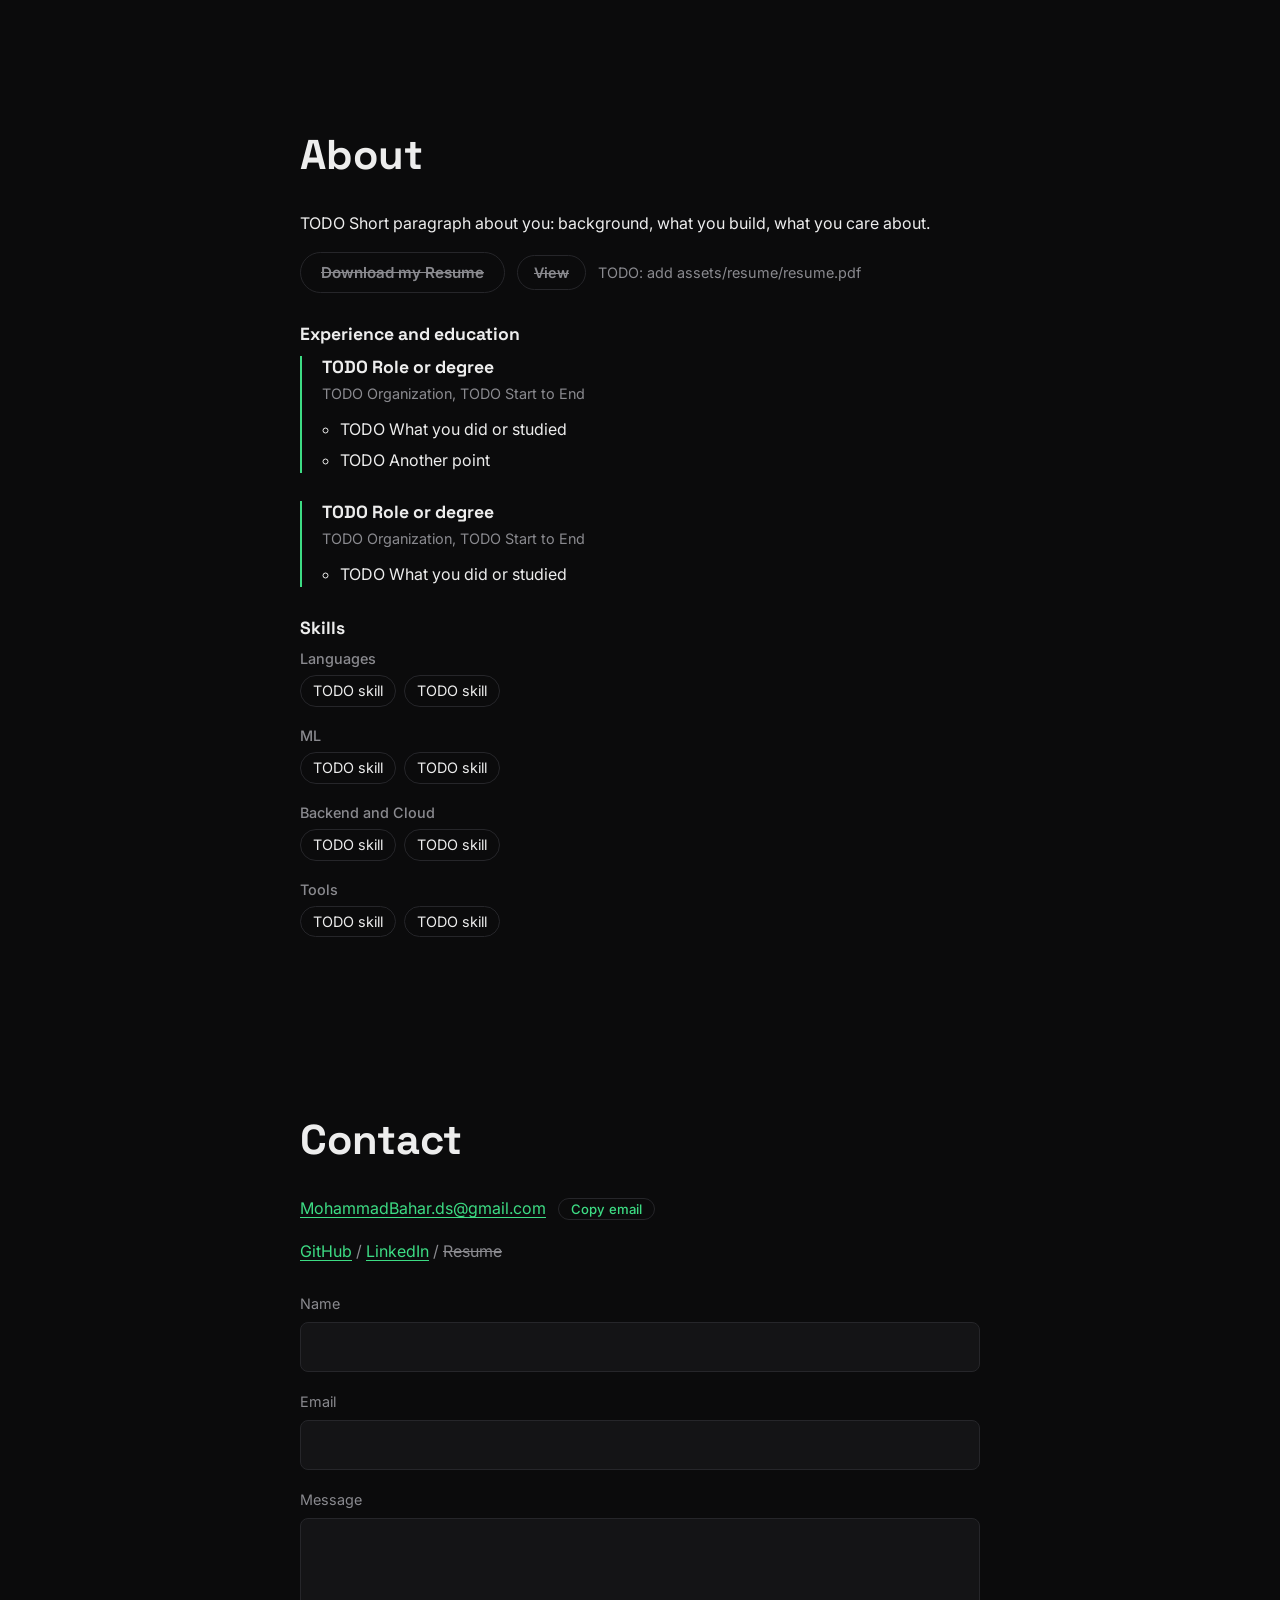
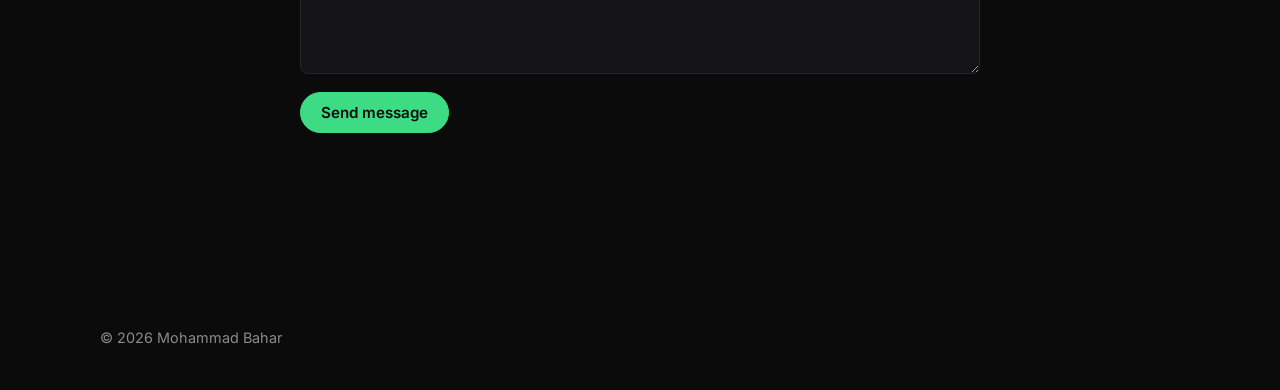
==== commit d7619215: "Add resume download and view buttons with missing-file fallback Co-Authored-By: Claude Sonnet 5.5 <n" ====
--- a/index.html
+++ b/index.html
@@ -82,7 +82,11 @@
       <div class="container narrow">
         <h2 id="about-title">About</h2>
         <p>TODO Short paragraph about you: background, what you build, what you care about.</p>
-        <p><a class="btn" href="assets/resume/resume.pdf" download>Download my Resume</a></p>
+        <div class="actions">
+          <a class="btn" data-profile-link="resume" data-download>Download my Resume</a>
+          <a class="btn ghost" data-profile-link="resume" data-new-tab>View</a>
+          <span class="resume-note muted" hidden></span>
+        </div>
         <h3 class="sub">Experience and education</h3>
         <ol class="timeline" id="timeline"></ol>
         <h3 class="sub">Skills</h3>
@@ -102,6 +106,8 @@
           <a data-profile-link="github">GitHub</a>
           <span class="muted"> / </span>
           <a data-profile-link="linkedin">LinkedIn</a>
+          <span class="muted"> / </span>
+          <a data-profile-link="resume" data-new-tab>Resume</a>
         </p>
         <!-- TODO: set FORMSPREE_ENDPOINT in js/contact.js -->
         <form class="form" id="contact-form" novalidate>
--- a/css/styles.css
+++ b/css/styles.css
@@ -61,6 +61,11 @@
 .btn:hover { background: transparent; color: var(--accent); opacity: 1; }
 .btn.ghost { background: transparent; color: var(--accent); padding: 8px 16px; font-size: 0.9rem; }
 .btn.ghost:hover { background: var(--accent); color: var(--on-accent); }
+
+.btn.disabled, .btn.disabled:hover { background: transparent; color: var(--muted); border-color: var(--border); cursor: not-allowed; }
+.actions { display: flex; flex-wrap: wrap; align-items: center; gap: 12px; margin-bottom: 1rem; }
+.resume-note { font-size: 0.9rem; }
+a[aria-disabled="true"] { color: var(--muted); cursor: not-allowed; text-decoration: line-through; }
 
 /* Navbar */
 .nav-wrap { position: fixed; top: 14px; left: 0; right: 0; z-index: 20; display: flex; justify-content: center; padding: 0 16px; }
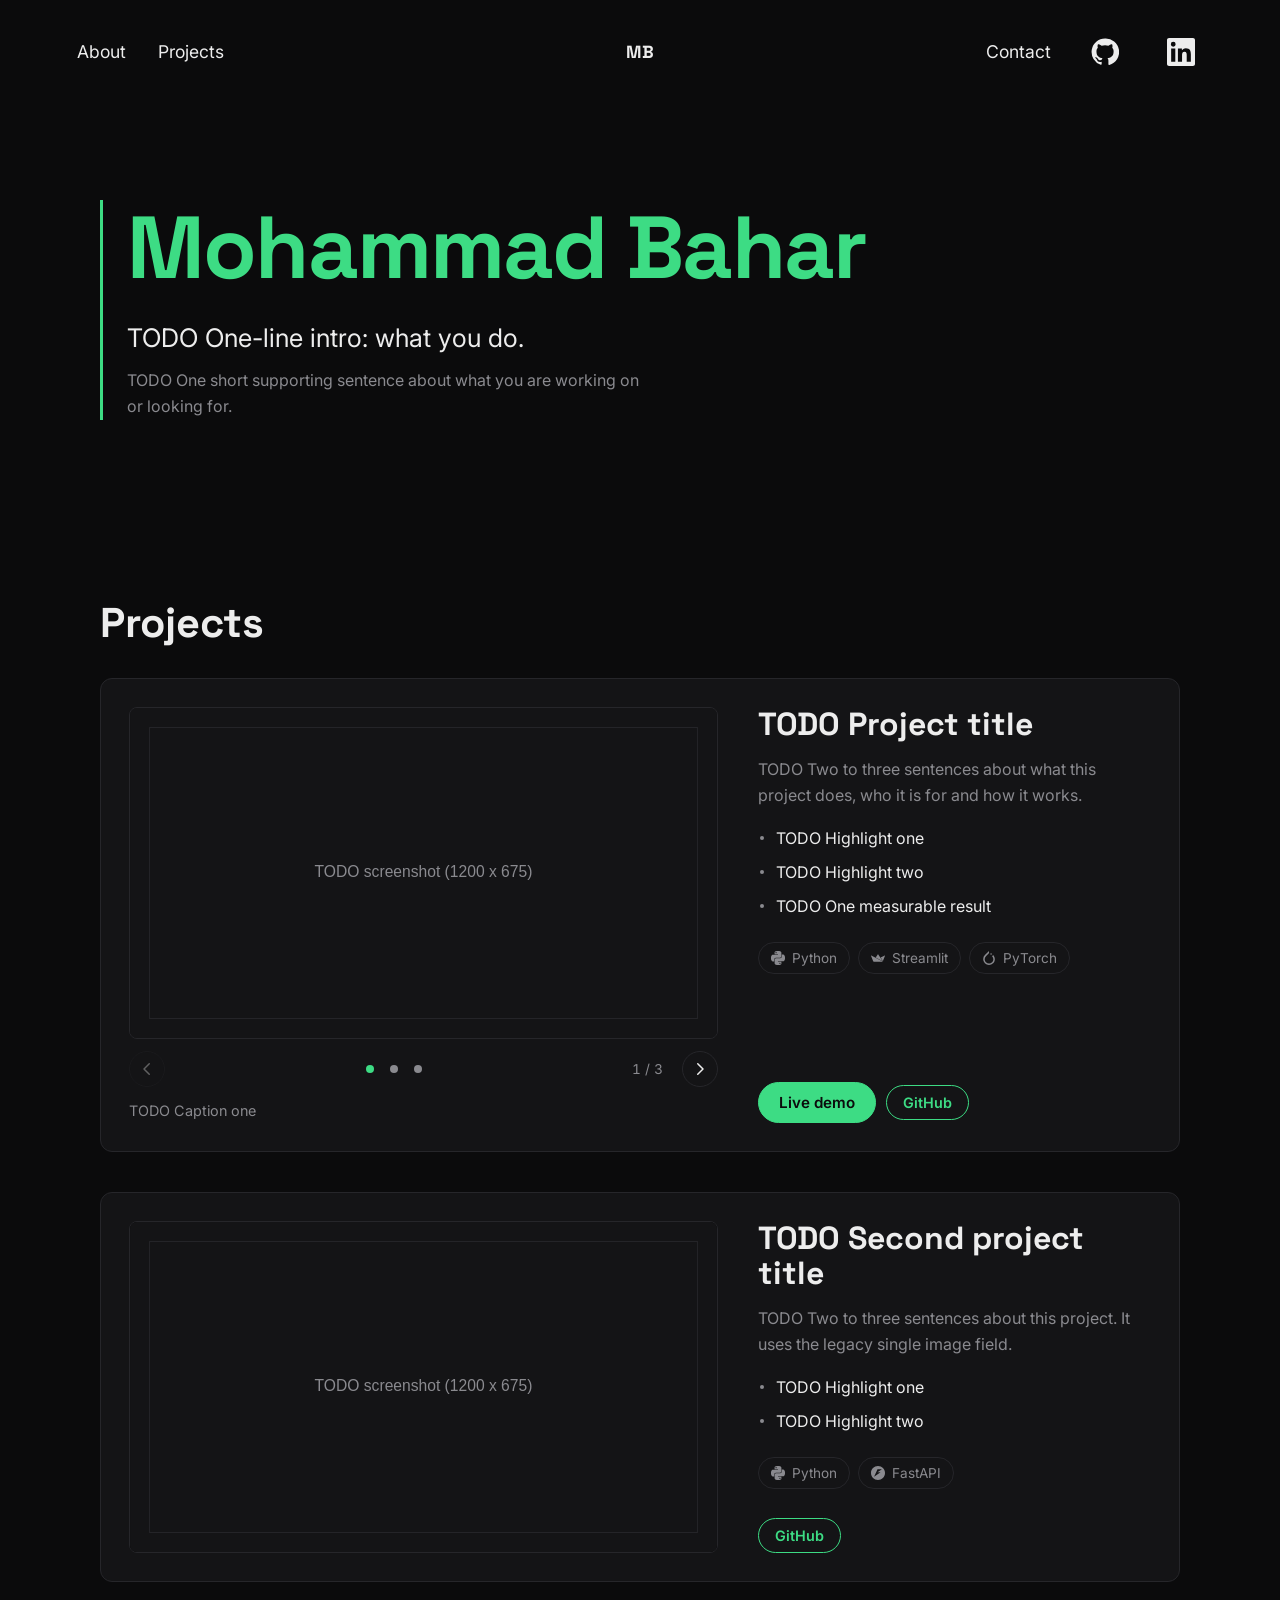
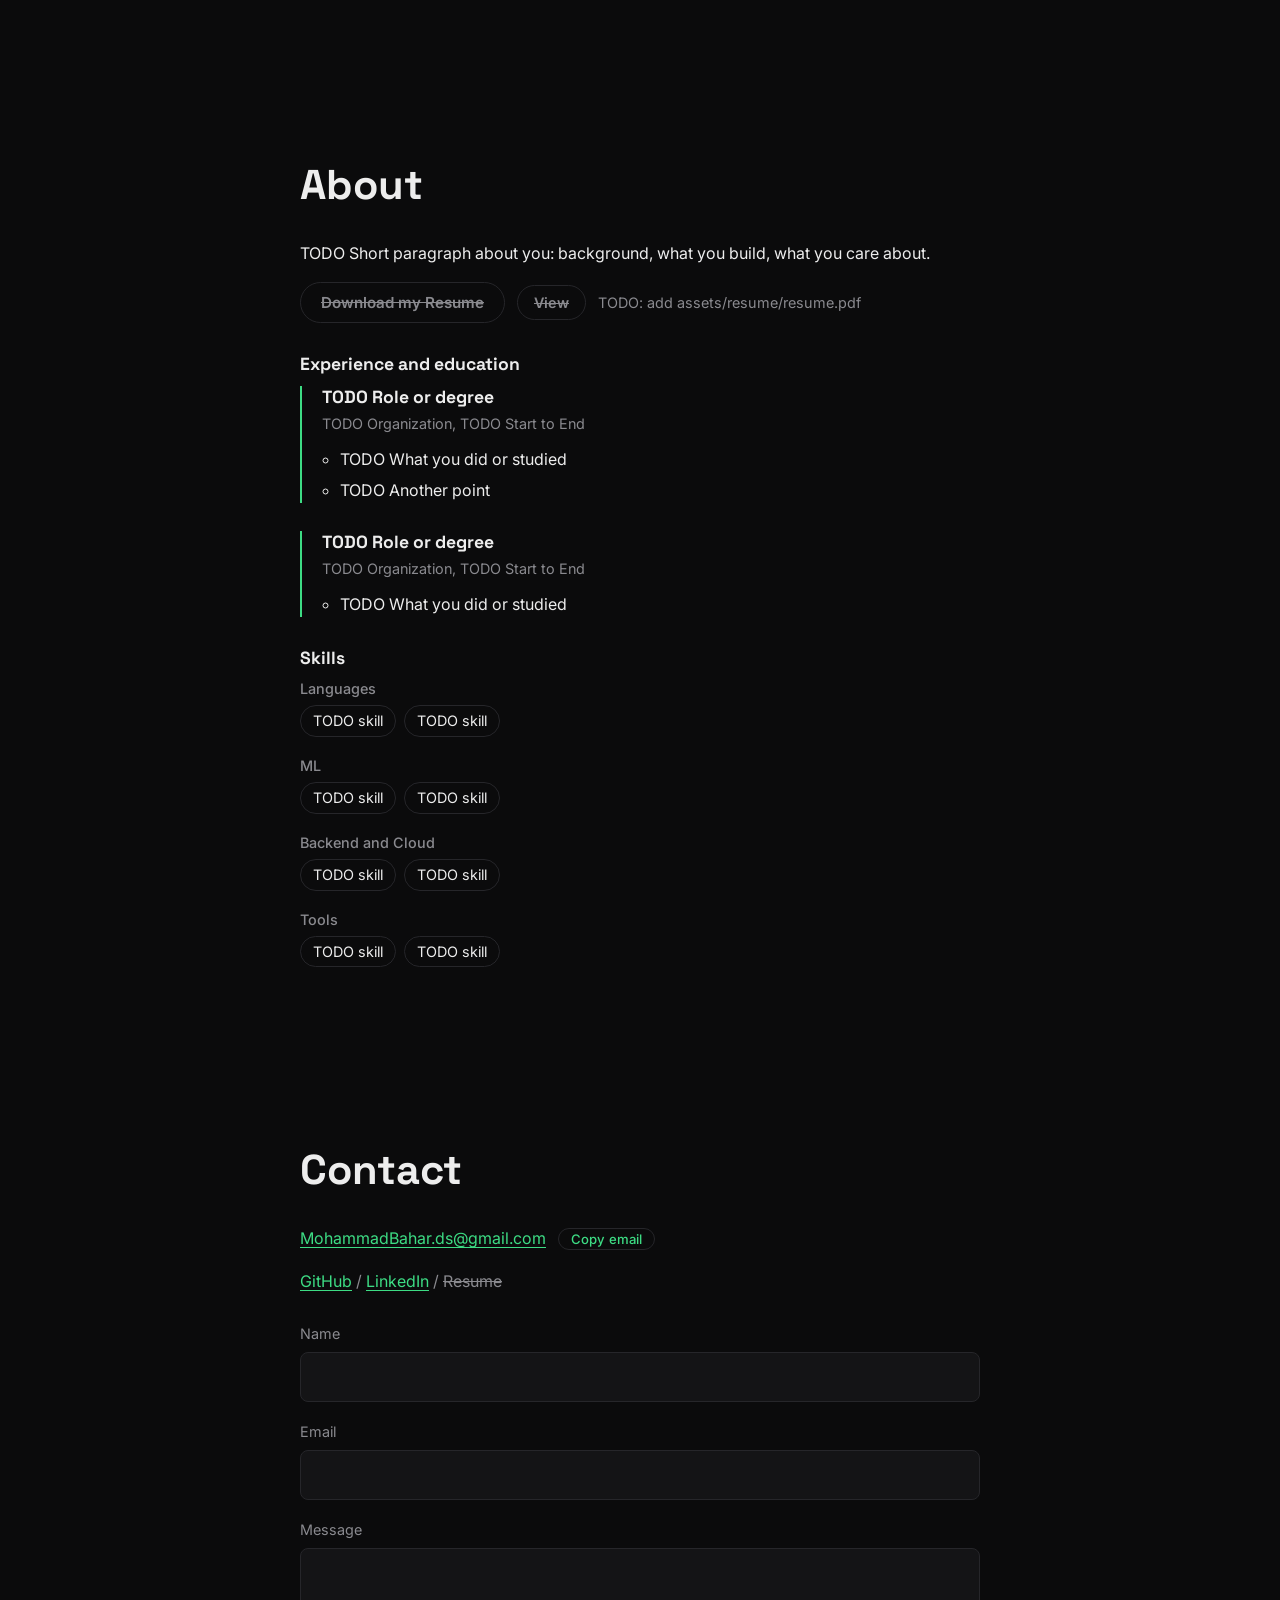
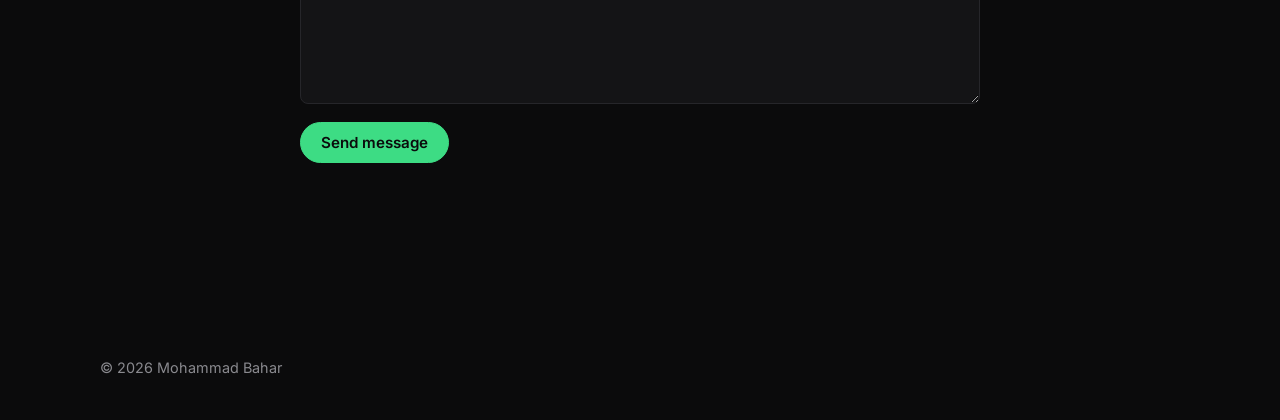
==== commit 5d64a655: "Bigger navbar with transparent top and blurred scrolled state Co-Authored-By: Claude Sonnet 5.5 <nor" ====
--- a/index.html
+++ b/index.html
@@ -26,6 +26,14 @@
   <link rel="stylesheet" href="css/carousel.css">
 </head>
 <body>
+  <svg width="0" height="0" style="position:absolute" aria-hidden="true" focusable="false">
+    <symbol id="i-github" viewBox="0 0 24 24"><path fill="currentColor" d="M12 .5a11.5 11.5 0 0 0-3.64 22.41c.58.1.79-.25.79-.56v-2c-3.2.7-3.87-1.37-3.87-1.37-.52-1.33-1.28-1.69-1.28-1.69-1.04-.71.08-.7.08-.7 1.15.08 1.76 1.19 1.76 1.19 1.03 1.76 2.69 1.25 3.35.96.1-.75.4-1.25.73-1.54-2.55-.29-5.24-1.28-5.24-5.69 0-1.26.45-2.28 1.18-3.09-.12-.29-.51-1.46.11-3.05 0 0 .97-.31 3.17 1.18a11 11 0 0 1 5.78 0c2.2-1.49 3.17-1.18 3.17-1.18.62 1.59.23 2.76.11 3.05.74.81 1.18 1.83 1.18 3.09 0 4.42-2.69 5.39-5.25 5.68.41.36.78 1.06.78 2.14v3.17c0 .31.21.67.8.56A11.5 11.5 0 0 0 12 .5Z"/></symbol>
+    <symbol id="i-linkedin" viewBox="0 0 24 24"><path fill="currentColor" d="M20.45 20.45h-3.56v-5.57c0-1.33-.02-3.04-1.85-3.04-1.85 0-2.14 1.45-2.14 2.94v5.67H9.35V9h3.41v1.56h.05c.48-.9 1.64-1.85 3.37-1.85 3.6 0 4.27 2.37 4.27 5.46v6.28ZM5.34 7.43a2.06 2.06 0 1 1 0-4.12 2.06 2.06 0 0 1 0 4.12ZM7.12 20.45H3.56V9h3.56v11.45ZM22.22 0H1.77C.79 0 0 .77 0 1.73v20.54C0 23.23.79 24 1.77 24h20.45c.98 0 1.78-.77 1.78-1.73V1.73C24 .77 23.2 0 22.22 0Z"/></symbol>
+    <symbol id="i-mail" viewBox="0 0 24 24"><g fill="none" stroke="currentColor" stroke-width="1.7" stroke-linecap="round" stroke-linejoin="round"><rect x="3" y="5" width="18" height="14" rx="2"/><path d="M3.5 6.5l8.5 6.5 8.5-6.5"/></g></symbol>
+    <symbol id="i-file" viewBox="0 0 24 24"><g fill="none" stroke="currentColor" stroke-width="1.7" stroke-linecap="round" stroke-linejoin="round"><path d="M14 3H7a2 2 0 0 0-2 2v14a2 2 0 0 0 2 2h10a2 2 0 0 0 2-2V8z"/><path d="M14 3v5h5M9 13h6M9 17h6"/></g></symbol>
+    <symbol id="i-arrow" viewBox="0 0 24 24"><path fill="none" stroke="currentColor" stroke-width="1.8" stroke-linecap="round" stroke-linejoin="round" d="M7 17L17 7M8 7h9v9"/></symbol>
+  </svg>
+
   <a class="skip" href="#main">Skip to content</a>
 
   <header class="nav-wrap">
@@ -44,12 +52,12 @@
         <li><a href="#contact">Contact</a></li>
         <li data-profile-item>
           <a class="icon-link" data-profile-link="github" aria-label="GitHub">
-            <svg viewBox="0 0 24 24" width="20" height="20" aria-hidden="true" fill="currentColor"><path d="M12 .5a11.5 11.5 0 0 0-3.64 22.41c.58.1.79-.25.79-.56v-2c-3.2.7-3.87-1.37-3.87-1.37-.52-1.33-1.28-1.69-1.28-1.69-1.04-.71.08-.7.08-.7 1.15.08 1.76 1.19 1.76 1.19 1.03 1.76 2.69 1.25 3.35.96.1-.75.4-1.25.73-1.54-2.55-.29-5.24-1.28-5.24-5.69 0-1.26.45-2.28 1.18-3.09-.12-.29-.51-1.46.11-3.05 0 0 .97-.31 3.17 1.18a11 11 0 0 1 5.78 0c2.2-1.49 3.17-1.18 3.17-1.18.62 1.59.23 2.76.11 3.05.74.81 1.18 1.83 1.18 3.09 0 4.42-2.69 5.39-5.25 5.68.41.36.78 1.06.78 2.14v3.17c0 .31.21.67.8.56A11.5 11.5 0 0 0 12 .5Z"/></svg>
+            <svg width="28" height="28" aria-hidden="true"><use href="#i-github"/></svg>
           </a>
         </li>
         <li data-profile-item>
           <a class="icon-link" data-profile-link="linkedin" aria-label="LinkedIn">
-            <svg viewBox="0 0 24 24" width="20" height="20" aria-hidden="true" fill="currentColor"><path d="M20.45 20.45h-3.56v-5.57c0-1.33-.02-3.04-1.85-3.04-1.85 0-2.14 1.45-2.14 2.94v5.67H9.35V9h3.41v1.56h.05c.48-.9 1.64-1.85 3.37-1.85 3.6 0 4.27 2.37 4.27 5.46v6.28ZM5.34 7.43a2.06 2.06 0 1 1 0-4.12 2.06 2.06 0 0 1 0 4.12ZM7.12 20.45H3.56V9h3.56v11.45ZM22.22 0H1.77C.79 0 0 .77 0 1.73v20.54C0 23.23.79 24 1.77 24h20.45c.98 0 1.78-.77 1.78-1.73V1.73C24 .77 23.2 0 22.22 0Z"/></svg>
+            <svg width="28" height="28" aria-hidden="true"><use href="#i-linkedin"/></svg>
           </a>
         </li>
       </ul>
--- a/css/styles.css
+++ b/css/styles.css
@@ -1,5 +1,7 @@
 :root {
   --bg: #0B0B0C;
+  --bg-rgb: 11 11 12; /* same as --bg, for translucent fills */
+  --gutter: clamp(20px, 4vw, 48px);
   --card: #141416;
   --text: #EDEDED;
   --muted: #8A8A8F;
@@ -16,7 +18,7 @@
 *, *::before, *::after { box-sizing: border-box; }
 [hidden] { display: none !important; }
 
-html { scroll-behavior: smooth; scroll-padding-top: 96px; }
+html { scroll-behavior: smooth; scroll-padding-top: 110px; }
 
 body {
   margin: 0;
@@ -67,45 +69,52 @@
 .resume-note { font-size: 0.9rem; }
 a[aria-disabled="true"] { color: var(--muted); cursor: not-allowed; text-decoration: line-through; }
 
-/* Navbar */
-.nav-wrap { position: fixed; top: 14px; left: 0; right: 0; z-index: 20; display: flex; justify-content: center; padding: 0 16px; }
+/* Navbar. The only element allowed to use backdrop blur, and only once scrolled. */
+.nav-wrap { position: fixed; top: 12px; left: 0; right: 0; z-index: 20; display: flex; justify-content: center; padding: 0 var(--gutter); }
 .nav {
-  width: min(860px, 100%);
+  width: min(1200px, 100%); min-height: 80px;
   display: grid; grid-template-columns: 1fr auto 1fr; align-items: center;
-  background: var(--card); border: 1px solid var(--border); border-radius: 999px;
-  padding: 8px 20px;
-}
-.nav ul { list-style: none; margin: 0; padding: 0; display: flex; align-items: center; gap: 22px; }
+  padding: 0 28px; border: 1px solid transparent; border-radius: 999px;
+  background: transparent;
+  transition: background-color 200ms ease, border-color 200ms ease, backdrop-filter 200ms ease, -webkit-backdrop-filter 200ms ease;
+}
+/* Scrolled (or mobile menu open): solid-ish fallback first, blur where supported. */
+.nav.scrolled, .nav.menu-open { background: rgb(var(--bg-rgb) / 0.94); border-color: var(--border); }
+@supports (backdrop-filter: blur(1px)) or (-webkit-backdrop-filter: blur(1px)) {
+  .nav.scrolled, .nav.menu-open { background: rgb(var(--bg-rgb) / 0.7); -webkit-backdrop-filter: blur(14px); backdrop-filter: blur(14px); }
+}
+.nav ul { list-style: none; margin: 0; padding: 0; display: flex; align-items: center; gap: 32px; }
 .nav-right { justify-content: flex-end; }
-.nav a { text-decoration: none; color: var(--text); font-size: 0.95rem; transition: color var(--ease); }
+.nav a { display: inline-flex; align-items: center; min-height: 44px; text-decoration: none; color: var(--text); font-size: 1.1rem; transition: color var(--ease); }
 .nav a:hover, .nav a[aria-current] { color: var(--accent); opacity: 1; }
-.logo { font: 700 1.1rem var(--font-head); letter-spacing: 0.02em; padding: 0 8px; }
-.logo img { height: 28px; }
-.icon-link { display: inline-flex; padding: 4px; }
+.logo { font: 700 1.75rem var(--font-head); letter-spacing: 0.02em; padding: 0 12px; }
+.logo-img { height: 40px; width: auto; }
+.nav .icon-link { justify-content: center; min-width: 44px; }
+.icon-link svg { width: 28px; height: 28px; }
 .nav-toggle, .only-mobile { display: none; }
 
-@media (max-width: 640px) {
-  .nav { display: flex; flex-wrap: wrap; border-radius: 24px; padding: 8px 8px 8px 20px; }
+@media (max-width: 720px) {
+  .nav { display: flex; flex-wrap: wrap; align-items: center; min-height: 64px; border-radius: 28px; padding: 0 10px 0 20px; }
   .nav-left { display: none !important; }
-  .logo { order: 1; padding: 0; }
+  .logo { order: 1; padding: 0; font-size: 1.5rem; }
   .nav-toggle {
-    order: 2; display: block; margin-left: auto;
+    order: 2; display: block; margin-left: auto; min-height: 44px; padding: 0 20px;
     background: transparent; color: var(--text);
     border: 1px solid var(--border); border-radius: 999px;
-    padding: 6px 16px; font: 500 0.9rem var(--font-body); cursor: pointer;
+    font: 500 1rem var(--font-body); cursor: pointer;
     transition: color var(--ease), border-color var(--ease);
   }
   .nav-toggle:hover { color: var(--accent); border-color: var(--accent); }
-  .nav .nav-right { order: 3; flex-basis: 100%; display: none !important; flex-direction: column; align-items: flex-start; gap: 0; padding: 10px 0 6px; }
+  .nav .nav-right { order: 3; flex-basis: 100%; display: none !important; flex-direction: column; align-items: flex-start; gap: 0; padding: 6px 10px 10px 0; }
   .nav .nav-right.open { display: flex !important; }
   .nav-right li { width: 100%; }
-  .nav-right a { display: block; padding: 8px 0; }
-  .nav-right .icon-link { display: inline-flex; }
+  .nav-right a { display: flex; }
+  .nav-right .icon-link { display: inline-flex; justify-content: flex-start; }
   .only-mobile { display: list-item; }
 }
 
 /* Hero */
-.hero { padding: 170px 0 90px; }
+.hero { padding: 200px 0 90px; }
 .hero-inner { border-left: 3px solid var(--accent); padding-left: 24px; }
 .name { color: var(--accent); font-size: clamp(2.6rem, 9vw, 5.5rem); letter-spacing: -0.02em; overflow-wrap: anywhere; }
 .intro { font-size: clamp(1.2rem, 3vw, 1.6rem); margin: 20px 0 8px; max-width: 32ch; }
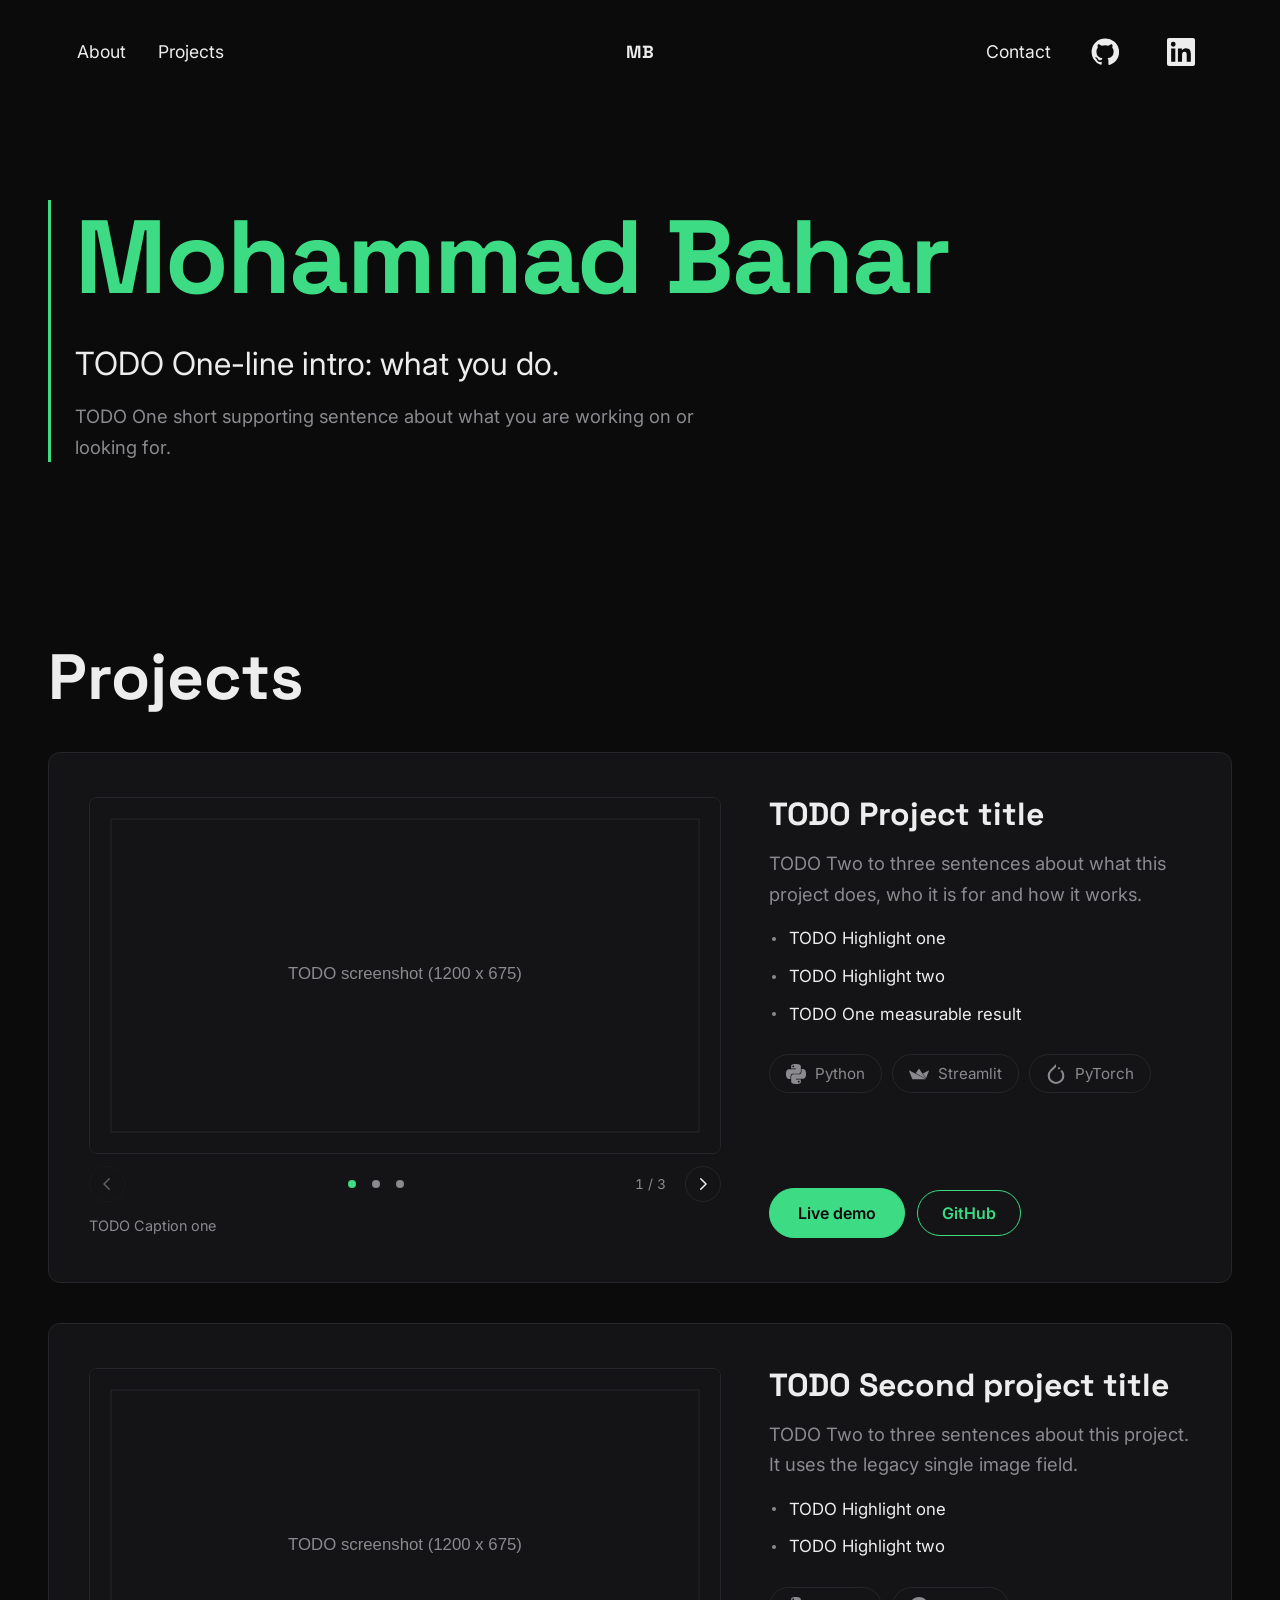
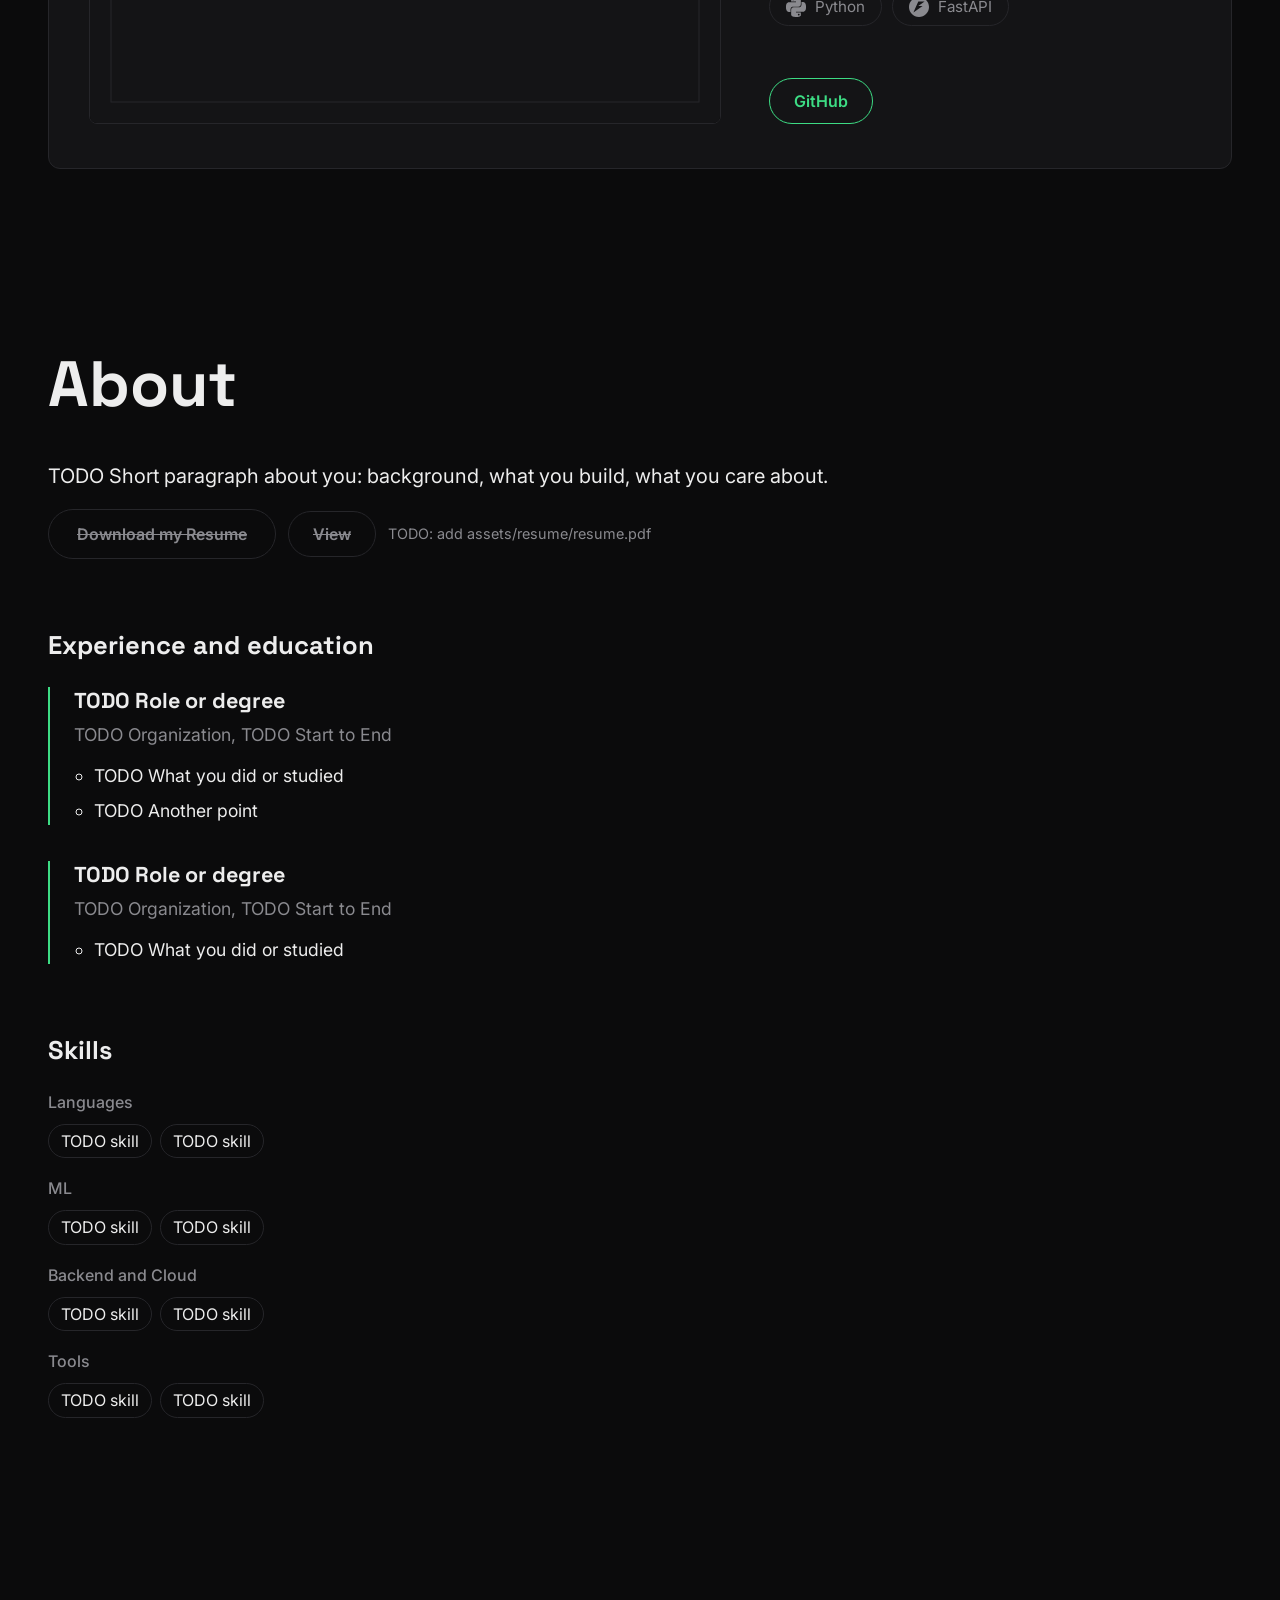
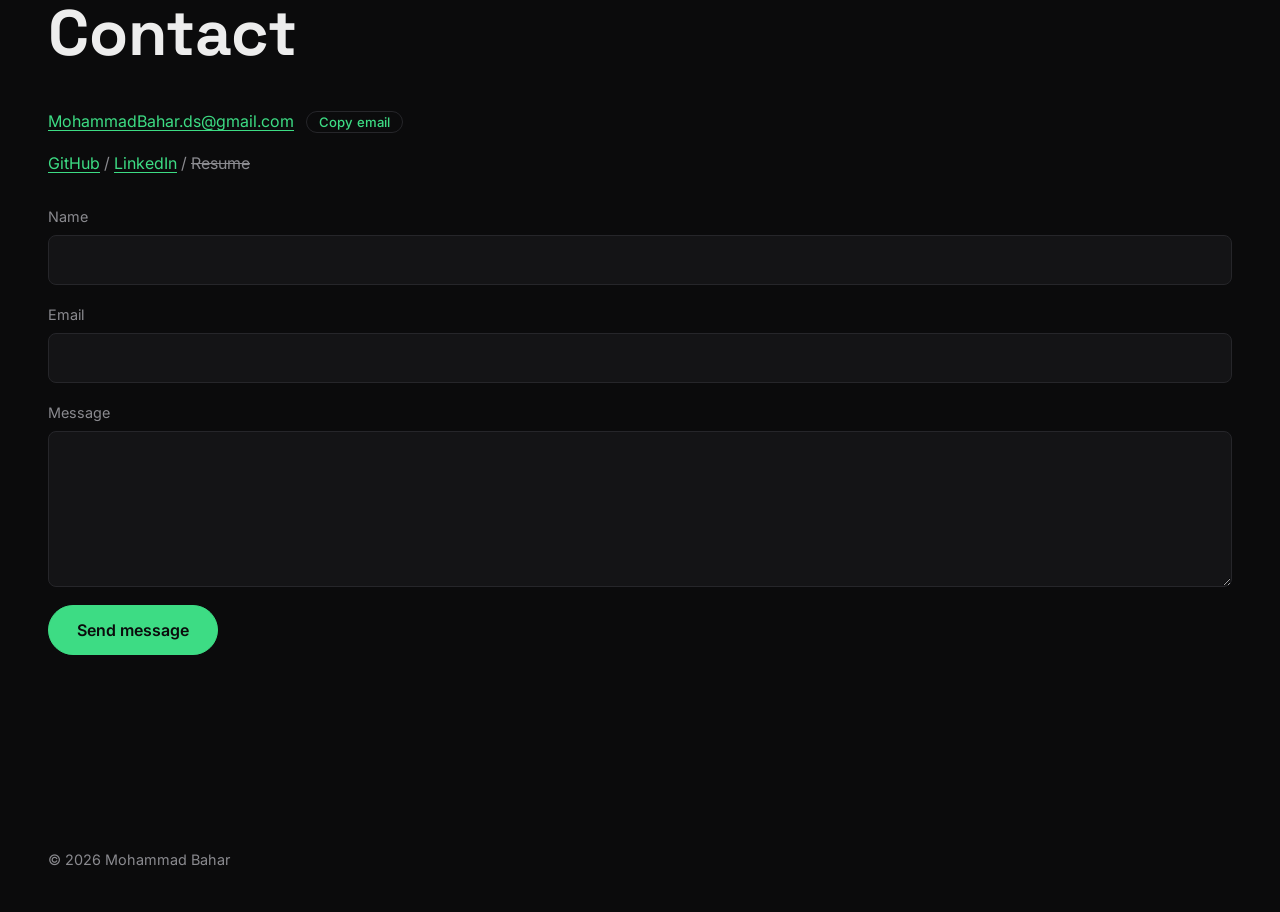
==== commit 43cbdae7: "Shared 1200px container and larger type scale Co-Authored-By: Claude Sonnet 5.5 <noreply@anthropic.c" ====
--- a/index.html
+++ b/index.html
@@ -87,9 +87,9 @@
     </section>
 
     <section class="section reveal" id="about" aria-labelledby="about-title">
-      <div class="container narrow">
+      <div class="container">
         <h2 id="about-title">About</h2>
-        <p>TODO Short paragraph about you: background, what you build, what you care about.</p>
+        <p class="about-text">TODO Short paragraph about you: background, what you build, what you care about.</p>
         <div class="actions">
           <a class="btn" data-profile-link="resume" data-download>Download my Resume</a>
           <a class="btn ghost" data-profile-link="resume" data-new-tab>View</a>
@@ -103,7 +103,7 @@
     </section>
 
     <section class="section reveal" id="contact" aria-labelledby="contact-title">
-      <div class="container narrow">
+      <div class="container">
         <h2 id="contact-title">Contact</h2>
         <p>
           <a data-profile-link="email" data-profile-value="email"></a>
--- a/css/styles.css
+++ b/css/styles.css
@@ -40,8 +40,7 @@
 
 :focus-visible { outline: 2px solid var(--accent); outline-offset: 3px; border-radius: 4px; }
 
-.container { width: min(1080px, 100% - 40px); margin-inline: auto; }
-.narrow { width: min(680px, 100% - 40px); }
+.container { width: min(1200px, 100% - 2 * var(--gutter)); margin-inline: auto; }
 
 .skip {
   position: absolute; left: 16px; top: -60px; z-index: 30;
@@ -55,13 +54,13 @@
   display: inline-block;
   background: var(--accent); color: var(--on-accent);
   border: 1px solid var(--accent); border-radius: 999px;
-  padding: 10px 20px;
-  font: 600 0.95rem var(--font-body);
+  padding: 14px 28px;
+  font: 600 1rem var(--font-body);
   text-decoration: none; cursor: pointer;
   transition: background var(--ease), color var(--ease);
 }
 .btn:hover { background: transparent; color: var(--accent); opacity: 1; }
-.btn.ghost { background: transparent; color: var(--accent); padding: 8px 16px; font-size: 0.9rem; }
+.btn.ghost { background: transparent; color: var(--accent); padding: 12px 24px; }
 .btn.ghost:hover { background: var(--accent); color: var(--on-accent); }
 
 .btn.disabled, .btn.disabled:hover { background: transparent; color: var(--muted); border-color: var(--border); cursor: not-allowed; }
@@ -116,46 +115,47 @@
 /* Hero */
 .hero { padding: 200px 0 90px; }
 .hero-inner { border-left: 3px solid var(--accent); padding-left: 24px; }
-.name { color: var(--accent); font-size: clamp(2.6rem, 9vw, 5.5rem); letter-spacing: -0.02em; overflow-wrap: anywhere; }
-.intro { font-size: clamp(1.2rem, 3vw, 1.6rem); margin: 20px 0 8px; max-width: 32ch; }
-.support { color: var(--muted); max-width: 52ch; margin: 0; }
+.name { color: var(--accent); font-size: clamp(2.75rem, 9vw, 6.5rem); letter-spacing: -0.02em; overflow-wrap: anywhere; }
+.intro { font-size: clamp(1.35rem, 3vw, 2rem); margin: 24px 0 10px; max-width: 32ch; }
+.support { color: var(--muted); font-size: 1.15rem; max-width: 56ch; margin: 0; }
 
 /* Sections */
 .section { padding: 90px 0; }
-.section h2 { font-size: clamp(1.8rem, 5vw, 2.6rem); margin-bottom: 32px; }
-.sub { font-size: 1.1rem; margin: 32px 0 12px; }
+.section h2 { font-size: clamp(2.5rem, 5vw, 4rem); margin-bottom: 40px; }
+.sub { font-size: 1.6rem; margin: 72px 0 28px; }
+.about-text { font-size: 1.25rem; max-width: 68ch; }
 
 /* Projects */
 .projects { display: grid; gap: 40px; }
 .project {
   display: grid; grid-template-columns: minmax(0, 1fr); gap: 28px;
   background: var(--card); border: 1px solid var(--border); border-radius: var(--radius);
-  padding: 20px; transition: border-color var(--ease);
+  padding: 24px 20px; transition: border-color var(--ease);
 }
 .project:hover { border-color: var(--accent); }
 .project-body { display: flex; flex-direction: column; min-width: 0; }
-.project h3 { font-size: clamp(1.5rem, 3vw, 2rem); margin-bottom: 14px; }
-.project-body > p { color: var(--muted); }
+.project h3 { font-size: 2rem; margin-bottom: 16px; }
+.project-body > p { color: var(--muted); font-size: 1.15rem; }
 .project-media { min-width: 0; }
-.highlights { list-style: none; margin: 0 0 22px; padding: 0; display: grid; gap: 8px; }
-.highlights li { position: relative; padding-left: 18px; }
-.highlights li::before { content: ""; position: absolute; left: 2px; top: 0.7em; width: 4px; height: 4px; border-radius: 50%; background: var(--muted); }
-.card-links { margin-top: auto; display: flex; flex-wrap: wrap; align-items: center; gap: 10px; }
+.highlights { list-style: none; margin: 0 0 26px; padding: 0; display: grid; gap: 10px; font-size: 1.05rem; }
+.highlights li { position: relative; padding-left: 20px; }
+.highlights li::before { content: ""; position: absolute; left: 3px; top: 0.7em; width: 4px; height: 4px; border-radius: 50%; background: var(--muted); }
+.card-links { margin-top: auto; display: flex; flex-wrap: wrap; align-items: center; gap: 12px; }
 @media (min-width: 900px) {
-  .project { grid-template-columns: minmax(0, 3fr) minmax(0, 2fr); gap: 40px; padding: 28px; }
+  .project { grid-template-columns: minmax(0, 3fr) minmax(0, 2fr); gap: 48px; padding: 44px 40px; }
 }
 
 /* Tech chips */
-.tech { list-style: none; margin: 0 0 26px; padding: 0; display: flex; flex-wrap: wrap; gap: 8px; }
+.tech { list-style: none; margin: 0 0 30px; padding: 0; display: flex; flex-wrap: wrap; gap: 10px; }
 .chip {
-  display: inline-flex; align-items: center; gap: 7px;
+  display: inline-flex; align-items: center; gap: 9px;
   border: 1px solid var(--border); border-radius: 999px;
-  padding: 4px 12px; font-size: 0.85rem; color: var(--muted);
+  padding: 6px 16px; font-size: 0.95rem; color: var(--muted);
   transition: color var(--ease), border-color var(--ease);
 }
 .chip:hover { color: var(--accent); border-color: var(--accent); }
 .chip-icon {
-  width: 14px; height: 14px; background-color: currentColor;
+  width: 20px; height: 20px; background-color: currentColor;
   -webkit-mask: var(--icon) center / contain no-repeat; mask: var(--icon) center / contain no-repeat;
 }
 
@@ -163,25 +163,25 @@
 .tags { list-style: none; margin: 0 0 18px; padding: 0; display: flex; flex-wrap: wrap; gap: 8px; }
 .tags li { border: 1px solid var(--border); border-radius: 999px; padding: 3px 12px; font-size: 0.82rem; color: var(--muted); }
 .section .tags { margin-bottom: 0; }
-.section .tags li { color: var(--text); font-size: 0.9rem; }
+.section .tags li { color: var(--text); font-size: 1rem; }
 
 /* Timeline */
-.timeline { list-style: none; margin: 0; padding: 0; display: grid; gap: 28px; }
-.timeline-item { border-left: 2px solid var(--accent); padding-left: 20px; }
-.timeline-item h4 { font: 700 1.1rem var(--font-head); margin: 0 0 4px; }
-.timeline-meta { color: var(--muted); font-size: 0.9rem; margin: 0 0 10px; }
-.timeline-bullets { margin: 0; padding-left: 18px; display: grid; gap: 4px; }
+.timeline { list-style: none; margin: 0; padding: 0; display: grid; gap: 36px; }
+.timeline-item { border-left: 2px solid var(--accent); padding-left: 24px; }
+.timeline-item h4 { font: 700 1.35rem var(--font-head); margin: 0 0 6px; }
+.timeline-meta { color: var(--muted); font-size: 1.1rem; margin: 0 0 12px; }
+.timeline-bullets { margin: 0; padding-left: 20px; display: grid; gap: 6px; font-size: 1.1rem; max-width: 75ch; }
 
 /* Skills */
 .skills { display: grid; gap: 20px; }
-.skill-group h4 { font: 500 0.9rem var(--font-body); color: var(--muted); margin: 0 0 8px; }
+.skill-group h4 { font: 500 1rem var(--font-body); color: var(--muted); margin: 0 0 12px; }
 
 /* Recent repos */
 .repos { margin-top: 60px; }
 .repo-list { list-style: none; margin: 0; padding: 0; display: grid; gap: 24px 40px; }
 @media (min-width: 700px) { .repo-list { grid-template-columns: repeat(2, minmax(0, 1fr)); } }
-.repo-name { font-weight: 600; }
-.repo-desc { color: var(--muted); margin: 4px 0 0; }
+.repo-name { font-weight: 600; font-size: 1.15rem; }
+.repo-desc { color: var(--muted); font-size: 1.05rem; margin: 4px 0 0; }
 .repo-meta { color: var(--muted); font-size: 0.85rem; margin: 4px 0 0; }
 
 /* Copy email */
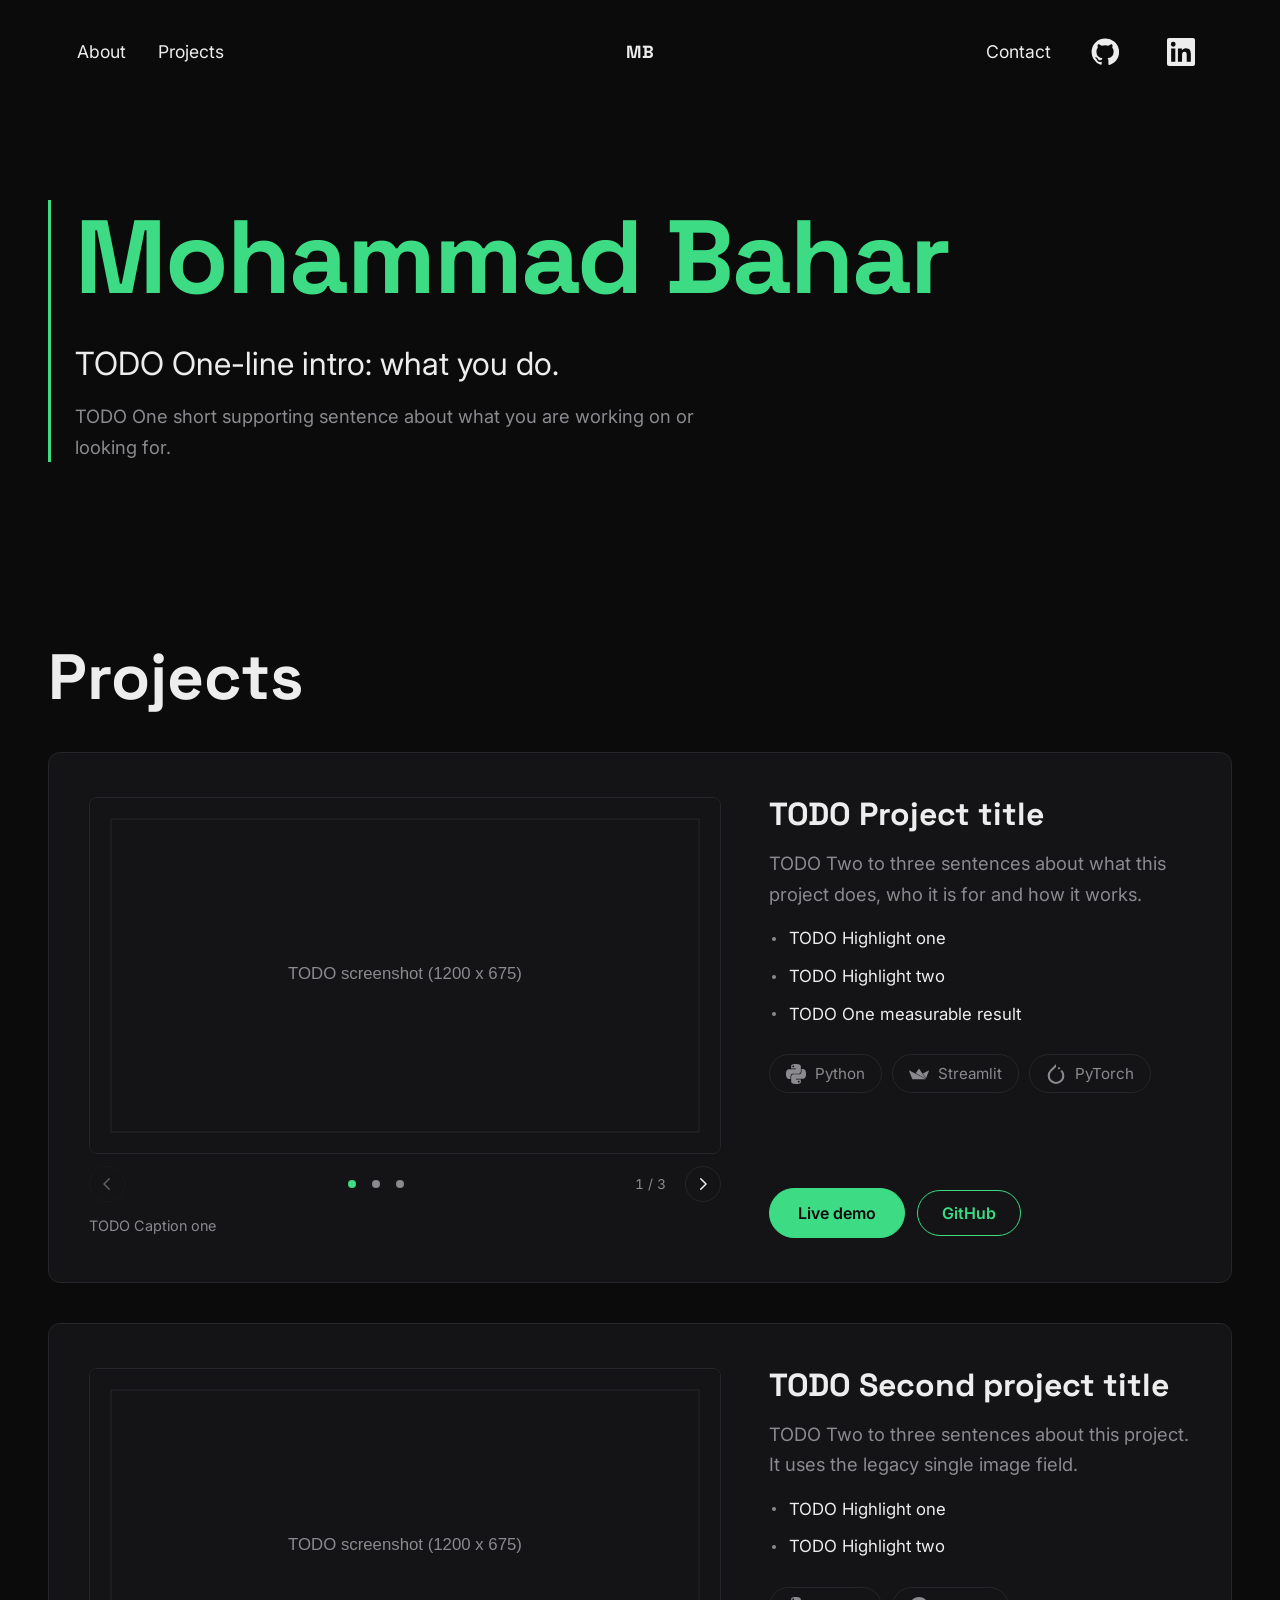
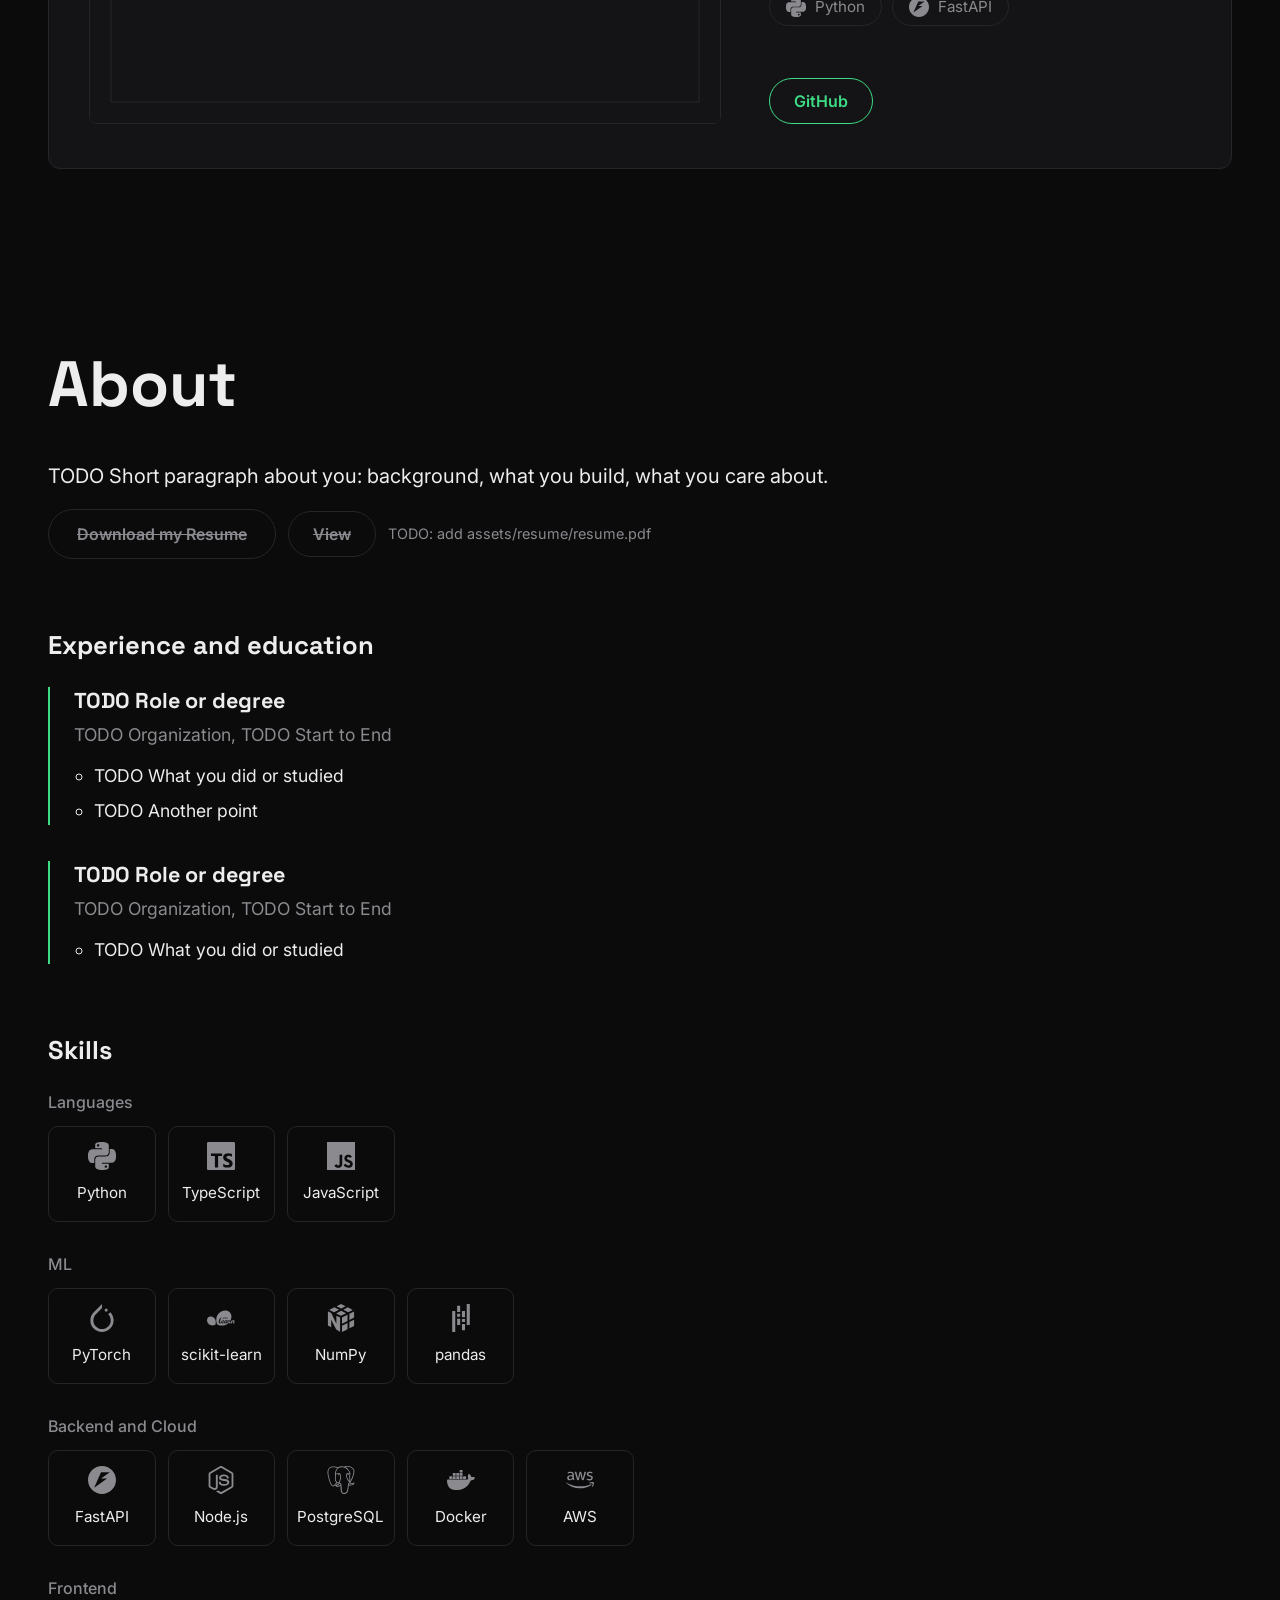
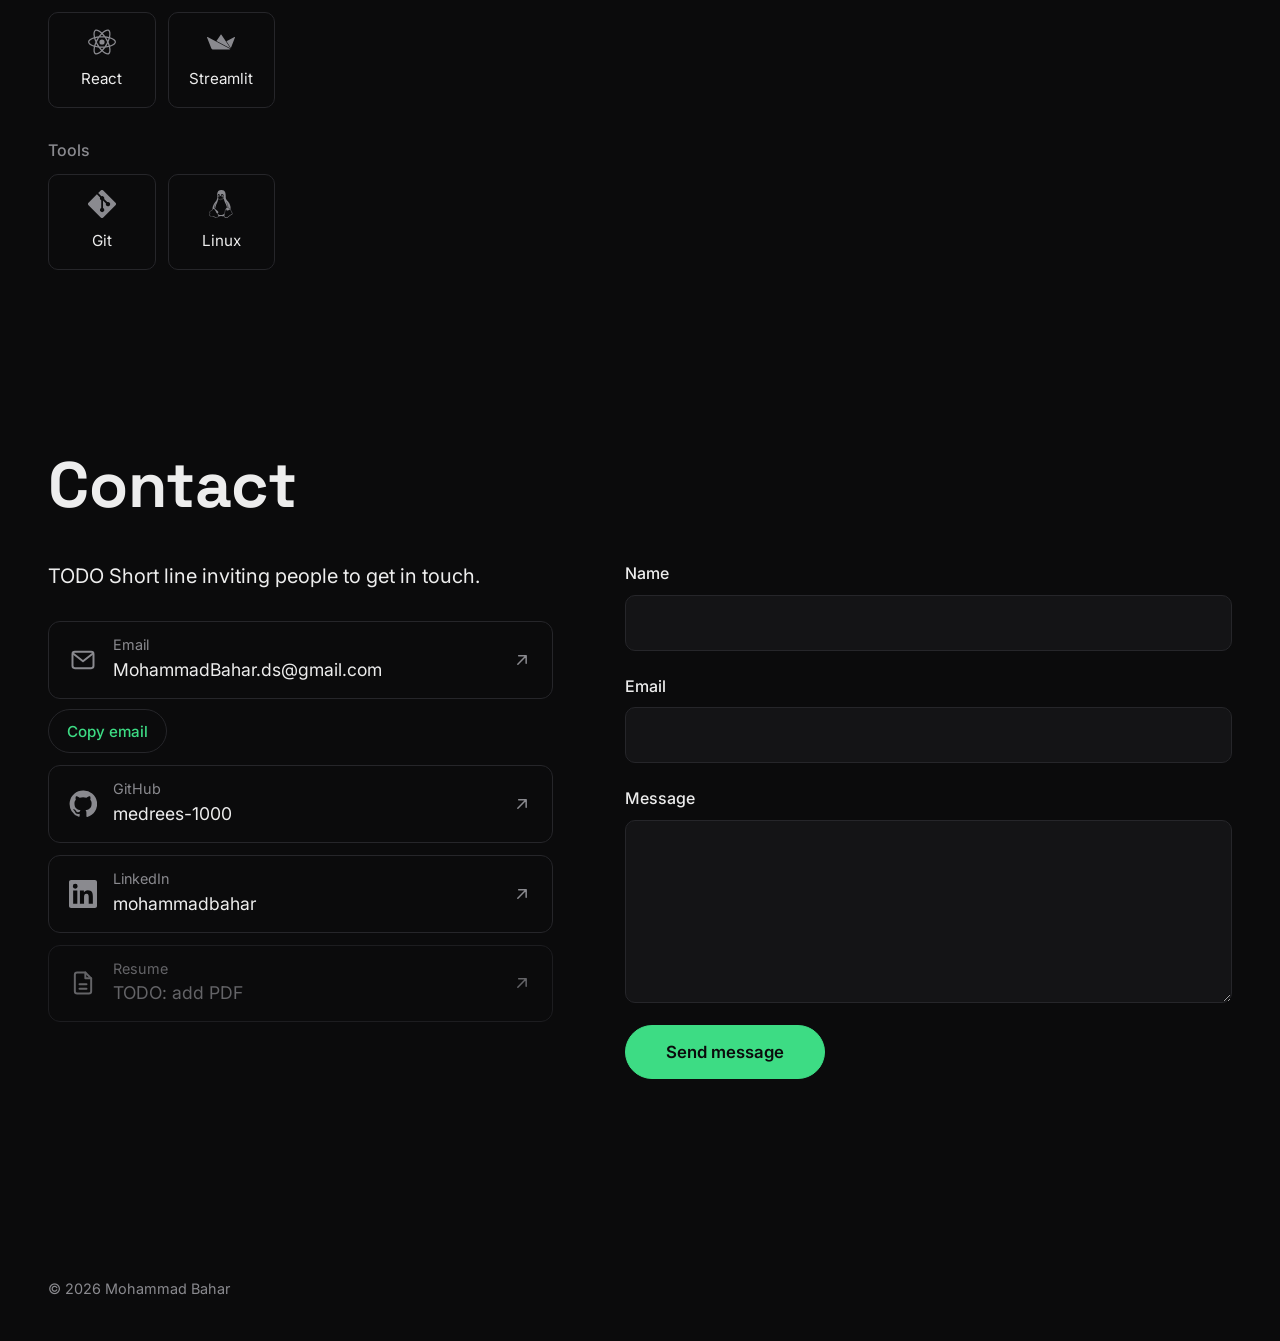
==== commit ba6270d0: "Two-column contact section with link rows and larger form Co-Authored-By: Claude Sonnet 5.5 <noreply" ====
--- a/index.html
+++ b/index.html
@@ -105,36 +105,62 @@
     <section class="section reveal" id="contact" aria-labelledby="contact-title">
       <div class="container">
         <h2 id="contact-title">Contact</h2>
-        <p>
-          <a data-profile-link="email" data-profile-value="email"></a>
-          <button class="copy-btn" id="copy-email" type="button">Copy email</button>
-          <span class="copied" id="copy-status" role="status"></span>
-        </p>
-        <p>
-          <a data-profile-link="github">GitHub</a>
-          <span class="muted"> / </span>
-          <a data-profile-link="linkedin">LinkedIn</a>
-          <span class="muted"> / </span>
-          <a data-profile-link="resume" data-new-tab>Resume</a>
-        </p>
-        <!-- TODO: set FORMSPREE_ENDPOINT in js/contact.js -->
-        <form class="form" id="contact-form" novalidate>
-          <div class="field">
-            <label for="cf-name">Name</label>
-            <input id="cf-name" name="name" type="text" autocomplete="name" required>
+        <div class="contact-grid">
+          <div class="contact-info">
+            <p class="contact-lead">TODO Short line inviting people to get in touch.</p>
+            <ul class="contact-links">
+              <li class="contact-item" data-profile-item>
+                <a class="contact-row" data-profile-link="email">
+                  <svg class="row-icon" aria-hidden="true"><use href="#i-mail"/></svg>
+                  <span class="row-text"><span class="row-label">Email</span><span class="row-value" data-profile-value="email"></span></span>
+                  <svg class="row-arrow" aria-hidden="true"><use href="#i-arrow"/></svg>
+                </a>
+                <button class="copy-btn" id="copy-email" type="button">Copy email</button>
+              </li>
+              <li class="contact-item" data-profile-item>
+                <a class="contact-row" data-profile-link="github">
+                  <svg class="row-icon" aria-hidden="true"><use href="#i-github"/></svg>
+                  <span class="row-text"><span class="row-label">GitHub</span><span class="row-value" data-profile-value="github"></span></span>
+                  <svg class="row-arrow" aria-hidden="true"><use href="#i-arrow"/></svg>
+                </a>
+              </li>
+              <li class="contact-item" data-profile-item>
+                <a class="contact-row" data-profile-link="linkedin">
+                  <svg class="row-icon" aria-hidden="true"><use href="#i-linkedin"/></svg>
+                  <span class="row-text"><span class="row-label">LinkedIn</span><span class="row-value" data-profile-value="linkedin"></span></span>
+                  <svg class="row-arrow" aria-hidden="true"><use href="#i-arrow"/></svg>
+                </a>
+              </li>
+              <li class="contact-item" data-profile-item>
+                <a class="contact-row" data-profile-link="resume" data-new-tab>
+                  <svg class="row-icon" aria-hidden="true"><use href="#i-file"/></svg>
+                  <span class="row-text"><span class="row-label">Resume</span><span class="row-value" data-resume-value>PDF</span></span>
+                  <svg class="row-arrow" aria-hidden="true"><use href="#i-arrow"/></svg>
+                </a>
+              </li>
+            </ul>
+            <p class="copied" id="copy-status" role="status"></p>
           </div>
-          <div class="field">
-            <label for="cf-email">Email</label>
-            <input id="cf-email" name="email" type="email" autocomplete="email" required>
-          </div>
-          <div class="field">
-            <label for="cf-message">Message</label>
-            <textarea id="cf-message" name="message" rows="5" required></textarea>
-          </div>
-          <input class="hp" type="text" name="_gotcha" tabindex="-1" autocomplete="off" aria-hidden="true">
-          <button class="btn" type="submit">Send message</button>
-          <p class="status" id="form-status" role="status"></p>
-        </form>
+
+          <!-- TODO: set FORMSPREE_ENDPOINT in js/contact.js -->
+          <form class="form" id="contact-form" novalidate>
+            <div class="field">
+              <label for="cf-name">Name</label>
+              <input id="cf-name" name="name" type="text" autocomplete="name" required>
+            </div>
+            <div class="field">
+              <label for="cf-email">Email</label>
+              <input id="cf-email" name="email" type="email" autocomplete="email" required>
+            </div>
+            <div class="field">
+              <label for="cf-message">Message</label>
+              <textarea id="cf-message" name="message" rows="6" required></textarea>
+            </div>
+            <input class="hp" type="text" name="_gotcha" tabindex="-1" autocomplete="off" aria-hidden="true">
+            <button class="btn btn-lg" type="submit">Send message</button>
+            <p class="status" id="form-status" role="status"></p>
+          </form>
+        </div>
       </div>
     </section>
   </main>
--- a/css/styles.css
+++ b/css/styles.css
@@ -159,12 +159,6 @@
   -webkit-mask: var(--icon) center / contain no-repeat; mask: var(--icon) center / contain no-repeat;
 }
 
-/* Tags */
-.tags { list-style: none; margin: 0 0 18px; padding: 0; display: flex; flex-wrap: wrap; gap: 8px; }
-.tags li { border: 1px solid var(--border); border-radius: 999px; padding: 3px 12px; font-size: 0.82rem; color: var(--muted); }
-.section .tags { margin-bottom: 0; }
-.section .tags li { color: var(--text); font-size: 1rem; }
-
 /* Timeline */
 .timeline { list-style: none; margin: 0; padding: 0; display: grid; gap: 36px; }
 .timeline-item { border-left: 2px solid var(--accent); padding-left: 24px; }
@@ -172,9 +166,24 @@
 .timeline-meta { color: var(--muted); font-size: 1.1rem; margin: 0 0 12px; }
 .timeline-bullets { margin: 0; padding-left: 20px; display: grid; gap: 6px; font-size: 1.1rem; max-width: 75ch; }
 
-/* Skills */
-.skills { display: grid; gap: 20px; }
-.skill-group h4 { font: 500 1rem var(--font-body); color: var(--muted); margin: 0 0 12px; }
+/* Skills: small uniform tiles in a responsive grid per category */
+.skills { display: grid; gap: 32px; }
+.skill-group h4 { font: 500 1rem var(--font-body); color: var(--muted); margin: 0 0 14px; }
+.skill-grid { list-style: none; margin: 0; padding: 0; display: grid; gap: 12px; grid-template-columns: repeat(auto-fill, minmax(104px, 1fr)); }
+.skill {
+  display: flex; flex-direction: column; align-items: center; justify-content: center; gap: 10px;
+  min-height: 96px; padding: 14px 8px; text-align: center;
+  border: 1px solid var(--border); border-radius: 10px;
+  color: var(--muted); font-size: 0.95rem;
+  transition: color var(--ease), border-color var(--ease);
+}
+.skill:hover { color: var(--accent); border-color: var(--accent); }
+.skill-icon {
+  width: 28px; height: 28px; background-color: currentColor;
+  -webkit-mask: var(--icon) center / contain no-repeat; mask: var(--icon) center / contain no-repeat;
+}
+.skill-label { color: var(--text); transition: color var(--ease); }
+.skill:hover .skill-label { color: var(--accent); }
 
 /* Recent repos */
 .repos { margin-top: 60px; }
@@ -184,14 +193,35 @@
 .repo-desc { color: var(--muted); font-size: 1.05rem; margin: 4px 0 0; }
 .repo-meta { color: var(--muted); font-size: 0.85rem; margin: 4px 0 0; }
 
-/* Copy email */
+/* Contact */
+.contact-grid { display: grid; gap: 48px; }
+@media (min-width: 900px) { .contact-grid { grid-template-columns: minmax(0, 5fr) minmax(0, 6fr); gap: 72px; align-items: start; } }
+.contact-lead { font-size: 1.25rem; max-width: 40ch; margin-bottom: 28px; }
+.contact-links { list-style: none; margin: 0; padding: 0; display: grid; gap: 12px; }
+.contact-item { display: flex; flex-wrap: wrap; align-items: center; gap: 10px; }
+.contact-row {
+  flex: 1 1 380px; min-width: 0; min-height: 72px;
+  display: flex; align-items: center; gap: 16px; padding: 14px 20px;
+  border: 1px solid var(--border); border-radius: var(--radius);
+  color: var(--text); text-decoration: none;
+  transition: color var(--ease), border-color var(--ease);
+}
+.contact-row:hover { color: var(--accent); border-color: var(--accent); opacity: 1; }
+.row-icon { width: 28px; height: 28px; flex: none; color: var(--muted); transition: color var(--ease); }
+.row-text { display: grid; min-width: 0; flex: 1; }
+.row-label { color: var(--muted); font-size: 0.9rem; line-height: 1.3; }
+.row-value { font-size: 1.1rem; overflow-wrap: anywhere; }
+.row-arrow { width: 20px; height: 20px; flex: none; color: var(--muted); transition: color var(--ease); }
+.contact-row:hover .row-icon, .contact-row:hover .row-arrow { color: var(--accent); }
+.contact-row[aria-disabled="true"] { text-decoration: none; opacity: 0.7; }
 .copy-btn {
+  min-height: 44px; padding: 0 18px;
   background: transparent; color: var(--accent); border: 1px solid var(--border); border-radius: 999px;
-  padding: 2px 12px; margin-left: 8px; font: 500 0.82rem var(--font-body); cursor: pointer;
+  font: 500 0.95rem var(--font-body); cursor: pointer;
   transition: border-color var(--ease);
 }
 .copy-btn:hover { border-color: var(--accent); }
-.copied { margin-left: 8px; font-size: 0.85rem; color: var(--muted); }
+.copied { margin: 12px 0 0; min-height: 1.65em; font-size: 0.95rem; color: var(--muted); }
 
 /* Reveal */
 .js .reveal { opacity: 0; transform: translateY(14px); transition: opacity 500ms ease, transform 500ms ease; }
@@ -202,22 +232,24 @@
 .not-found h1 { font-size: clamp(3rem, 12vw, 6rem); }
 
 /* Form */
-.form { margin-top: 28px; display: grid; gap: 18px; }
-.field { display: grid; gap: 6px; }
-label { font-size: 0.9rem; color: var(--muted); }
+.form { display: grid; gap: 22px; }
+.field { display: grid; gap: 8px; }
+label { font-size: 1rem; font-weight: 500; color: var(--text); }
 input, textarea {
   width: 100%; background: var(--card); color: var(--text);
-  border: 1px solid var(--border); border-radius: 8px;
-  padding: 11px 14px; font: inherit;
+  border: 1px solid var(--border); border-radius: 10px;
+  padding: 0 18px; font: inherit; font-size: 1.0625rem;
   transition: border-color var(--ease);
 }
+input { height: 56px; }
 input:hover, textarea:hover { border-color: var(--muted); }
-input:focus-visible, textarea:focus-visible { outline: 2px solid var(--accent); outline-offset: 1px; border-color: var(--accent); }
-textarea { resize: vertical; min-height: 130px; }
+input:focus-visible, textarea:focus-visible { outline: 2px solid var(--accent); outline-offset: 2px; border-color: var(--accent); }
+textarea { padding-block: 14px; resize: vertical; min-height: 180px; line-height: 1.5; }
+.btn-lg { padding: 16px 40px; font-size: 1.05rem; }
 .form .btn { justify-self: start; }
 .form .btn:disabled { opacity: 0.6; cursor: wait; }
 .hp { position: absolute; left: -9999px; width: 1px; height: 1px; opacity: 0; }
-.status { margin: 0; min-height: 1.65em; font-size: 0.95rem; }
+.status { margin: 0; min-height: 1.65em; font-size: 1rem; }
 .status.ok { color: var(--text); }
 .status.err { color: #FF8A80; }
 
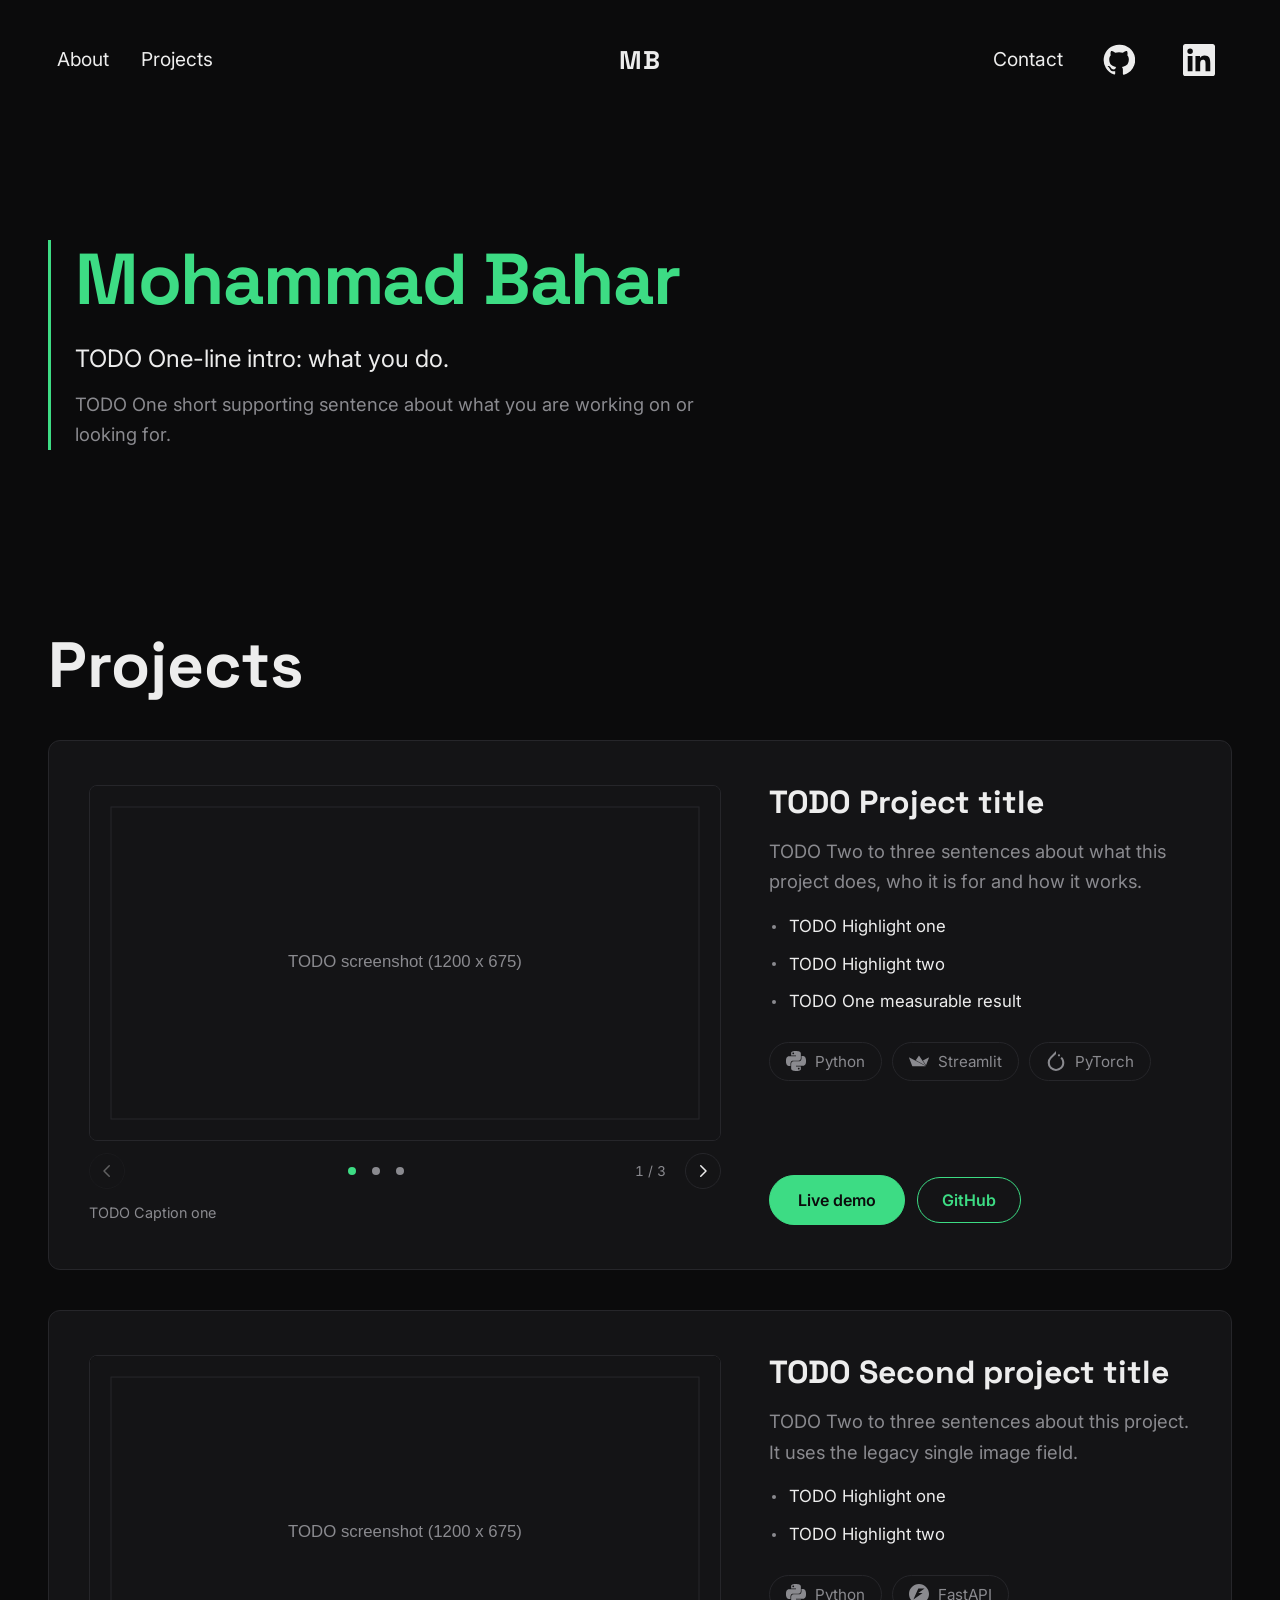
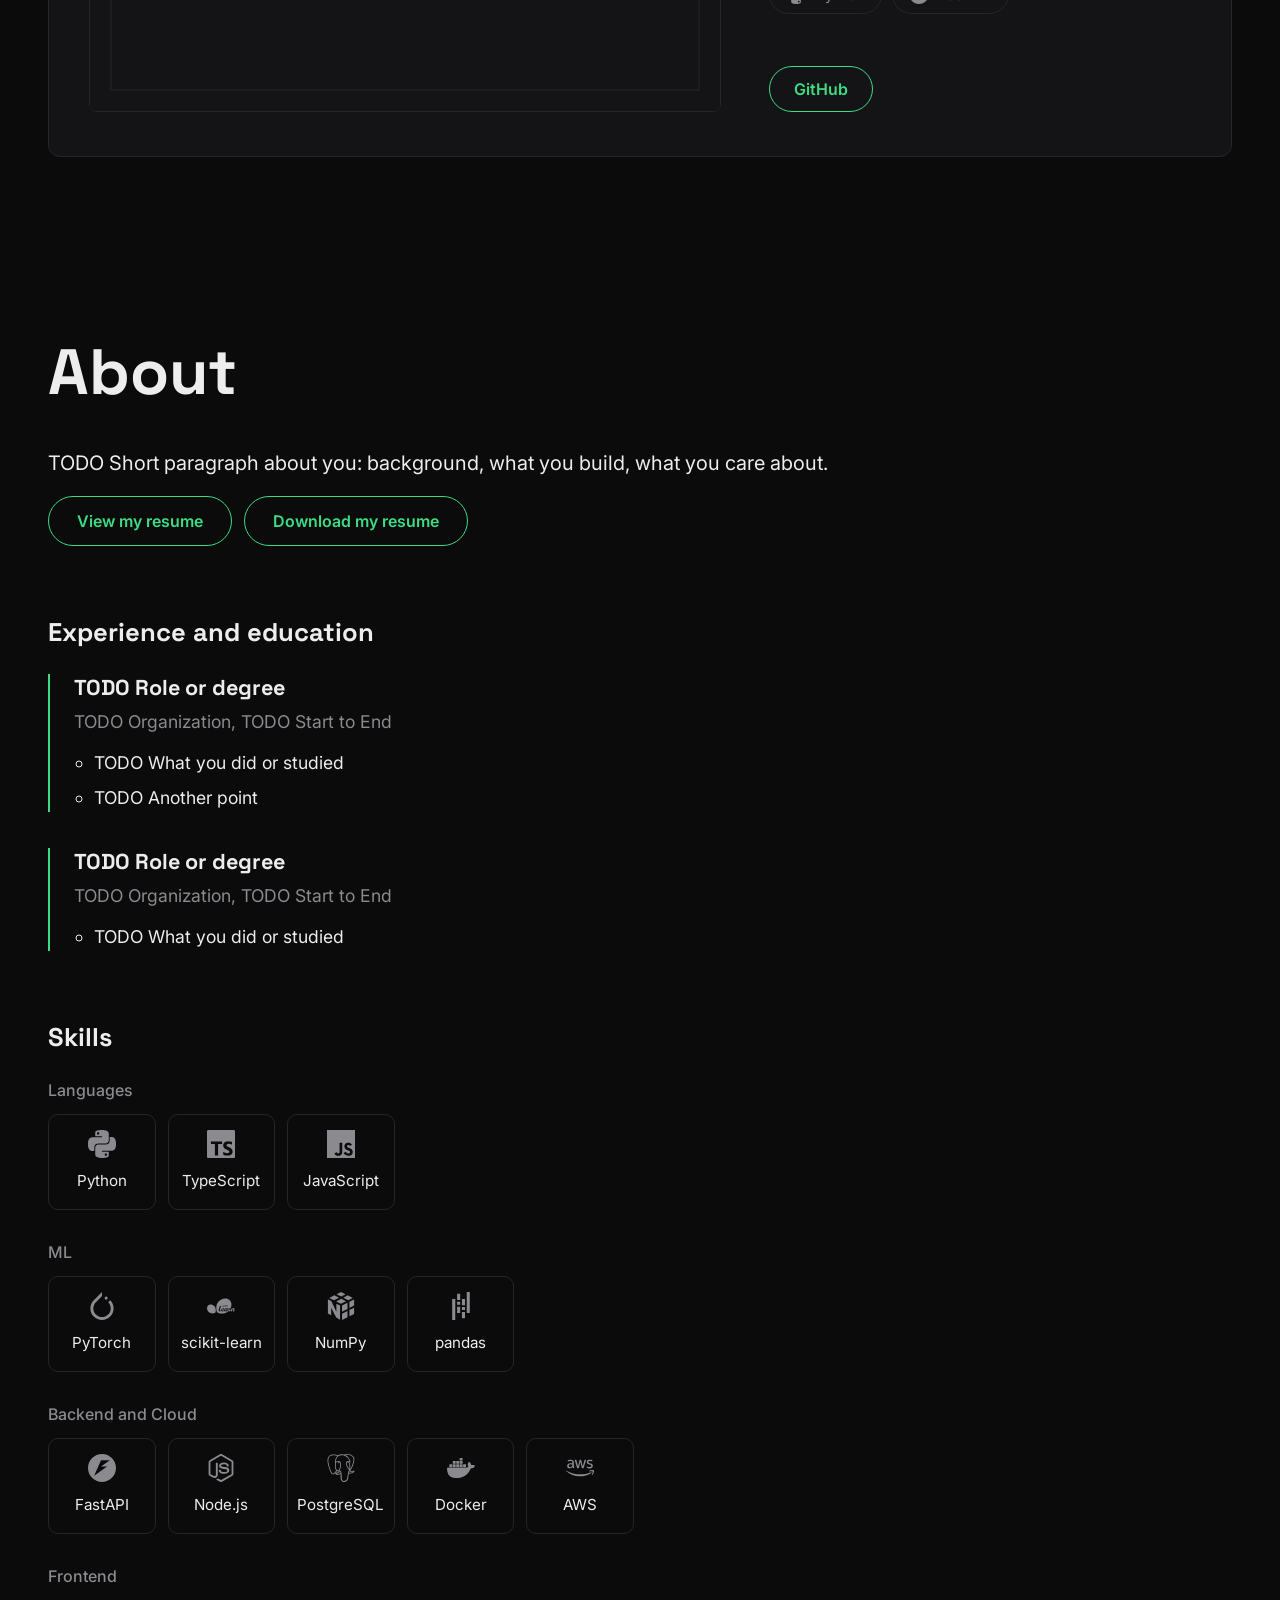
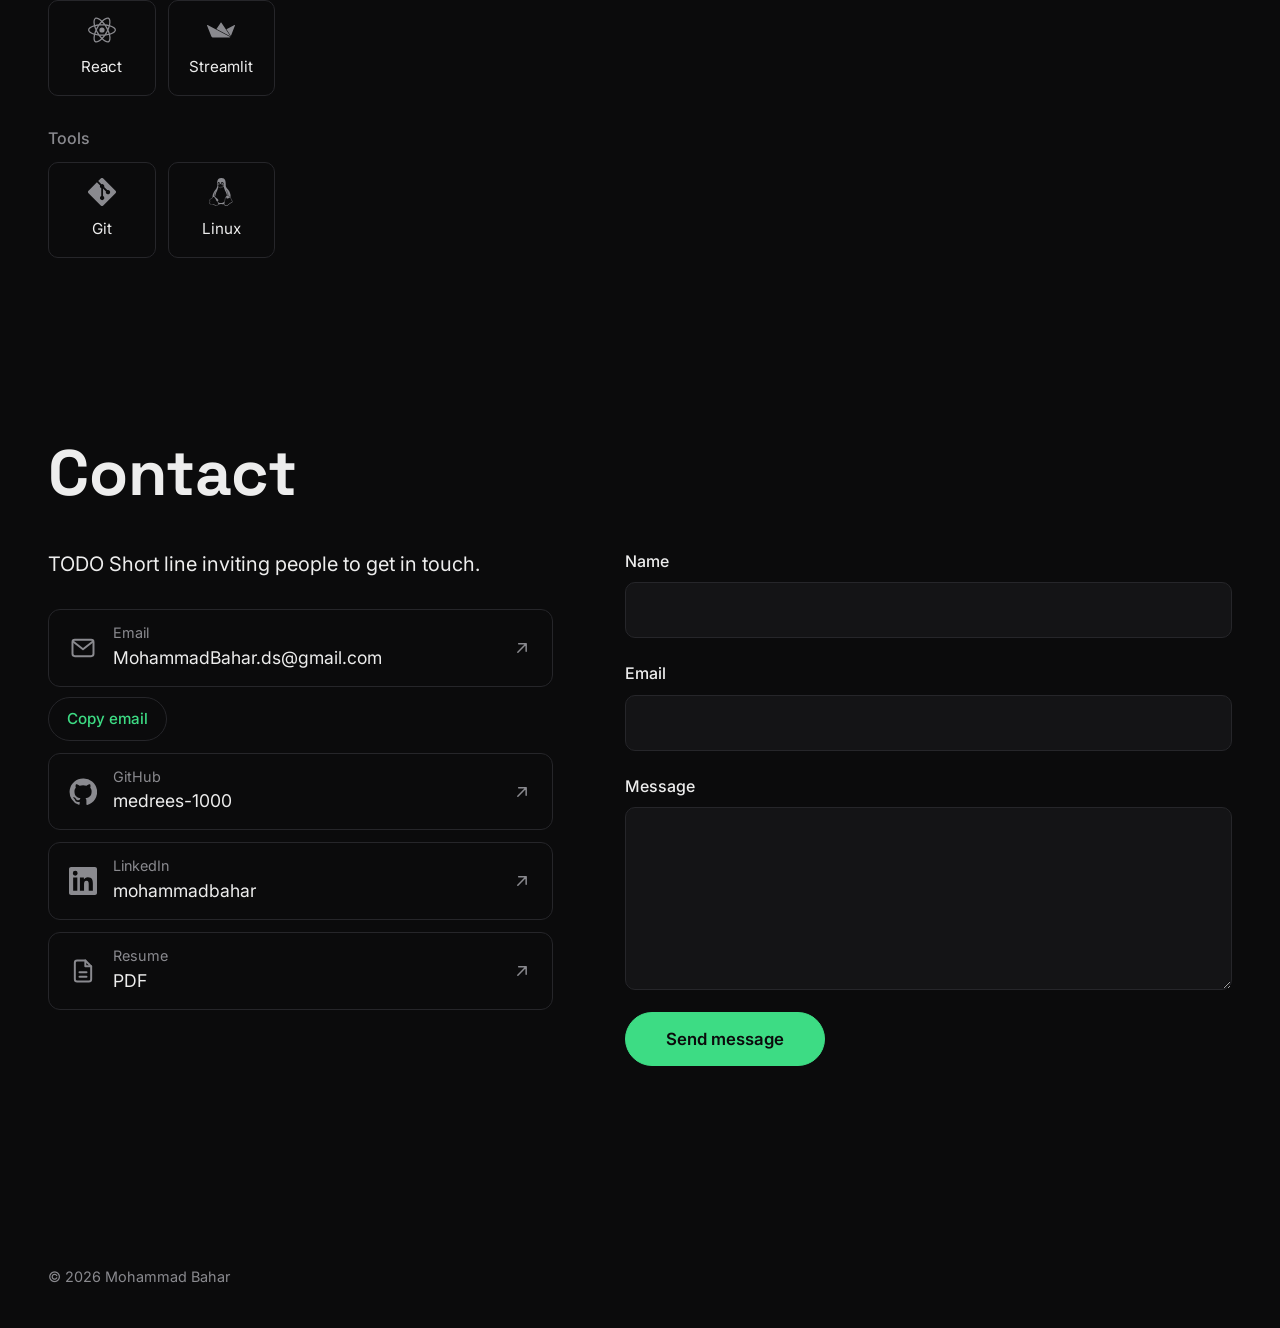
==== commit 8891668f: "Replace About resume buttons with outlined View and Download buttons Co-Authored-By: Claude Sonnet 5" ====
--- a/index.html
+++ b/index.html
@@ -91,8 +91,8 @@
         <h2 id="about-title">About</h2>
         <p class="about-text">TODO Short paragraph about you: background, what you build, what you care about.</p>
         <div class="actions">
-          <a class="btn" data-profile-link="resume" data-download>Download my Resume</a>
-          <a class="btn ghost" data-profile-link="resume" data-new-tab>View</a>
+          <a class="btn-outline" data-profile-link="resume" data-new-tab>View my resume</a>
+          <a class="btn-outline" data-profile-link="resume" data-download>Download my resume</a>
           <span class="resume-note muted" hidden></span>
         </div>
         <h3 class="sub">Experience and education</h3>
--- a/css/styles.css
+++ b/css/styles.css
@@ -18,7 +18,8 @@
 *, *::before, *::after { box-sizing: border-box; }
 [hidden] { display: none !important; }
 
-html { scroll-behavior: smooth; scroll-padding-top: 110px; }
+html { scroll-behavior: smooth; }
+.hero, .section { scroll-margin-top: 130px; }
 
 body {
   margin: 0;
@@ -63,17 +64,28 @@
 .btn.ghost { background: transparent; color: var(--accent); padding: 12px 24px; }
 .btn.ghost:hover { background: var(--accent); color: var(--on-accent); }
 
-.btn.disabled, .btn.disabled:hover { background: transparent; color: var(--muted); border-color: var(--border); cursor: not-allowed; }
 .actions { display: flex; flex-wrap: wrap; align-items: center; gap: 12px; margin-bottom: 1rem; }
-.resume-note { font-size: 0.9rem; }
-a[aria-disabled="true"] { color: var(--muted); cursor: not-allowed; text-decoration: line-through; }
+.resume-note { font-size: 0.95rem; }
+
+/* Outlined button: used only by the two resume buttons in About. */
+.btn-outline {
+  display: inline-block; padding: 14px 28px;
+  background: transparent; color: var(--accent);
+  border: 1px solid var(--accent); border-radius: 999px;
+  font: 600 1rem var(--font-body); text-decoration: none; cursor: pointer;
+  transition: background-color var(--ease), color var(--ease);
+}
+.btn-outline:hover, .btn-outline:focus-visible { background: var(--accent); color: var(--on-accent); opacity: 1; }
+.btn-outline[aria-disabled="true"], .btn-outline[aria-disabled="true"]:hover {
+  background: transparent; color: var(--muted); border-color: var(--border); cursor: not-allowed; text-decoration: none;
+}
 
 /* Navbar. The only element allowed to use backdrop blur, and only once scrolled. */
-.nav-wrap { position: fixed; top: 12px; left: 0; right: 0; z-index: 20; display: flex; justify-content: center; padding: 0 var(--gutter); }
+.nav-wrap { position: fixed; top: 12px; left: 0; right: 0; z-index: 20; display: flex; justify-content: center; padding: 0 24px; }
 .nav {
-  width: min(1200px, 100%); min-height: 80px;
+  width: min(1360px, 100%); min-height: 96px;
   display: grid; grid-template-columns: 1fr auto 1fr; align-items: center;
-  padding: 0 28px; border: 1px solid transparent; border-radius: 999px;
+  padding: 0 32px; border: 1px solid transparent; border-radius: 999px;
   background: transparent;
   transition: background-color 200ms ease, border-color 200ms ease, backdrop-filter 200ms ease, -webkit-backdrop-filter 200ms ease;
 }
@@ -84,20 +96,20 @@
 }
 .nav ul { list-style: none; margin: 0; padding: 0; display: flex; align-items: center; gap: 32px; }
 .nav-right { justify-content: flex-end; }
-.nav a { display: inline-flex; align-items: center; min-height: 44px; text-decoration: none; color: var(--text); font-size: 1.1rem; transition: color var(--ease); }
+.nav a { display: inline-flex; align-items: center; min-height: 48px; text-decoration: none; color: var(--text); font-size: 1.2rem; transition: color var(--ease); }
 .nav a:hover, .nav a[aria-current] { color: var(--accent); opacity: 1; }
-.logo { font: 700 1.75rem var(--font-head); letter-spacing: 0.02em; padding: 0 12px; }
-.logo-img { height: 40px; width: auto; }
-.nav .icon-link { justify-content: center; min-width: 44px; }
-.icon-link svg { width: 28px; height: 28px; }
+.nav .logo { font: 700 1.6rem var(--font-head); letter-spacing: 0.02em; padding: 0 12px; }
+.logo-img { height: 48px; width: auto; }
+.nav .icon-link { justify-content: center; min-width: 48px; }
+.icon-link svg { width: 32px; height: 32px; }
 .nav-toggle, .only-mobile { display: none; }
 
 @media (max-width: 720px) {
-  .nav { display: flex; flex-wrap: wrap; align-items: center; min-height: 64px; border-radius: 28px; padding: 0 10px 0 20px; }
+  .nav { display: flex; flex-wrap: wrap; align-items: center; min-height: 72px; border-radius: 36px; padding: 0 12px 0 24px; }
   .nav-left { display: none !important; }
-  .logo { order: 1; padding: 0; font-size: 1.5rem; }
+  .nav .logo { order: 1; padding: 0; }
   .nav-toggle {
-    order: 2; display: block; margin-left: auto; min-height: 44px; padding: 0 20px;
+    order: 2; display: block; margin-left: auto; min-height: 48px; padding: 0 22px;
     background: transparent; color: var(--text);
     border: 1px solid var(--border); border-radius: 999px;
     font: 500 1rem var(--font-body); cursor: pointer;
@@ -113,10 +125,10 @@
 }
 
 /* Hero */
-.hero { padding: 200px 0 90px; }
+.hero { padding: 240px 0 90px; }
 .hero-inner { border-left: 3px solid var(--accent); padding-left: 24px; }
-.name { color: var(--accent); font-size: clamp(2.75rem, 9vw, 6.5rem); letter-spacing: -0.02em; overflow-wrap: anywhere; }
-.intro { font-size: clamp(1.35rem, 3vw, 2rem); margin: 24px 0 10px; max-width: 32ch; }
+.name { color: var(--accent); font-size: clamp(2.5rem, 6vw, 4.5rem); letter-spacing: -0.02em; text-wrap: balance; }
+.intro { font-size: 1.5rem; margin: 20px 0 10px; max-width: 40ch; }
 .support { color: var(--muted); font-size: 1.15rem; max-width: 56ch; margin: 0; }
 
 /* Sections */
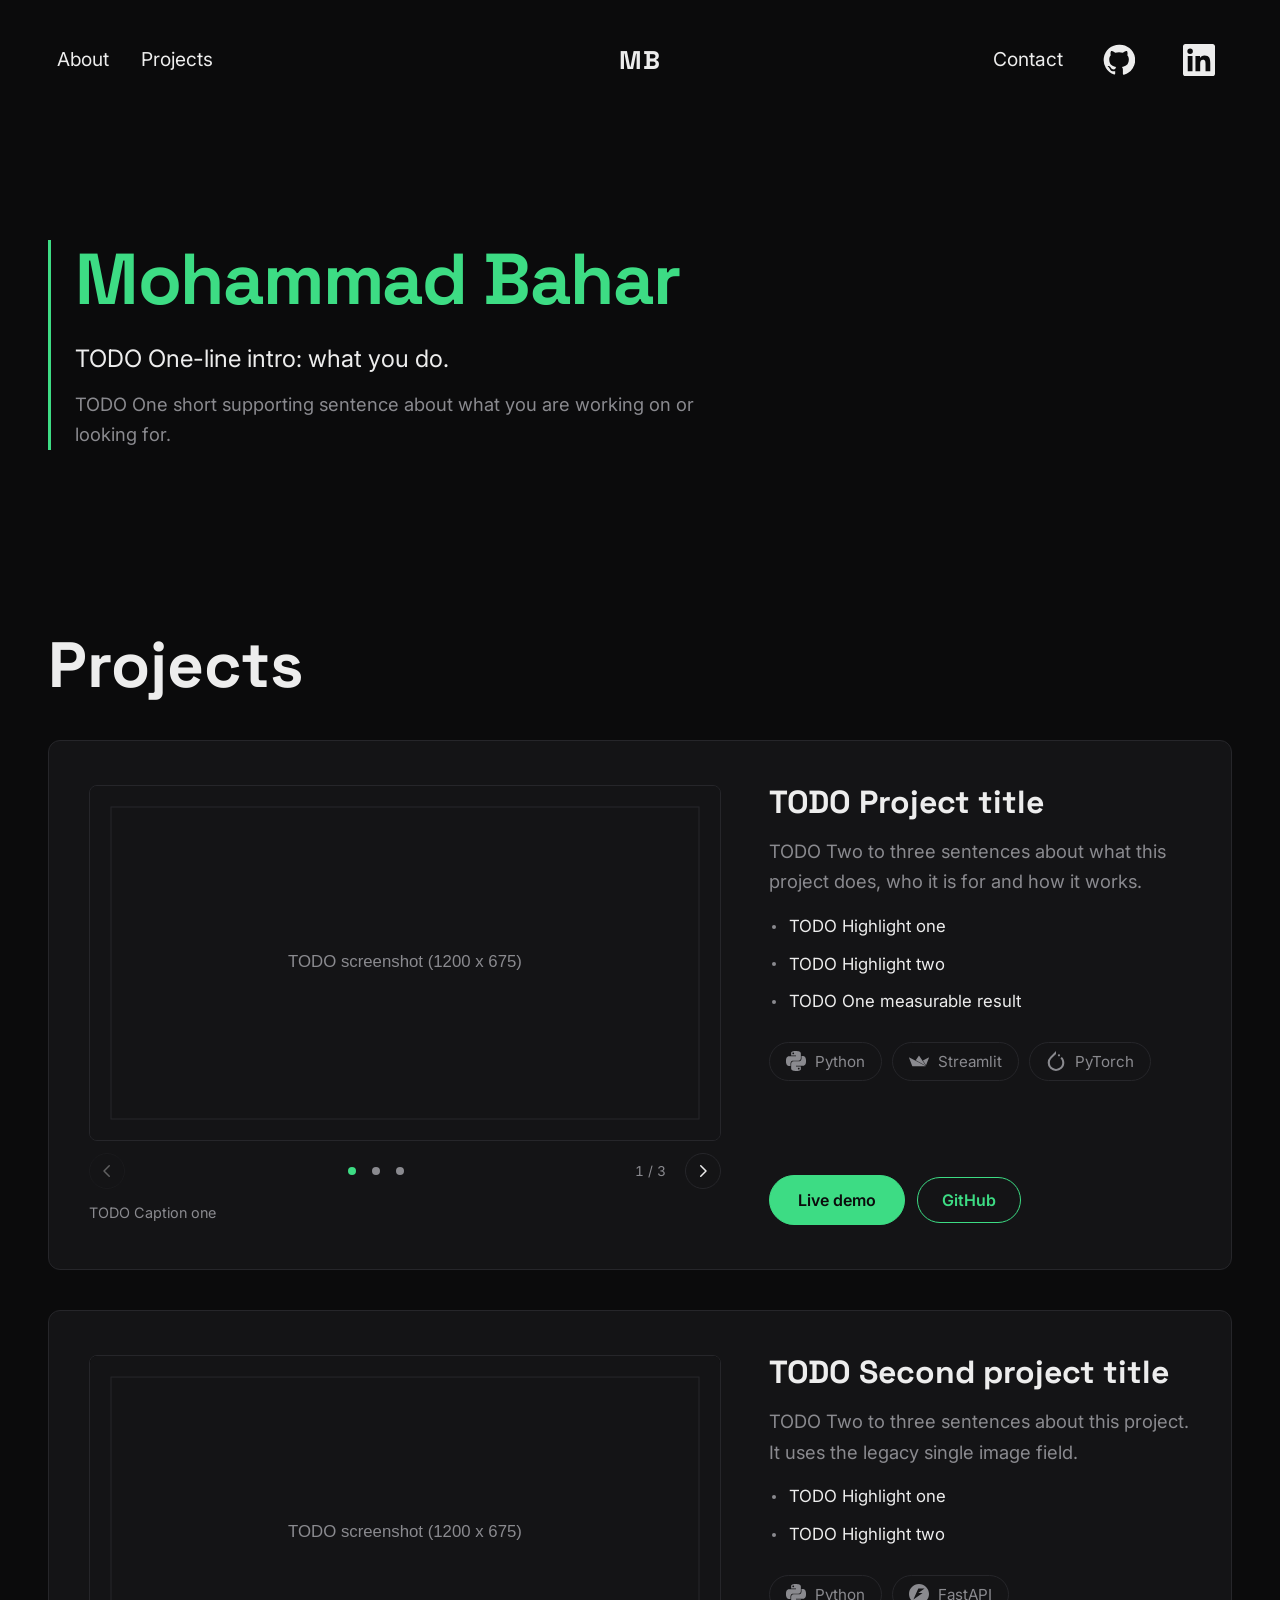
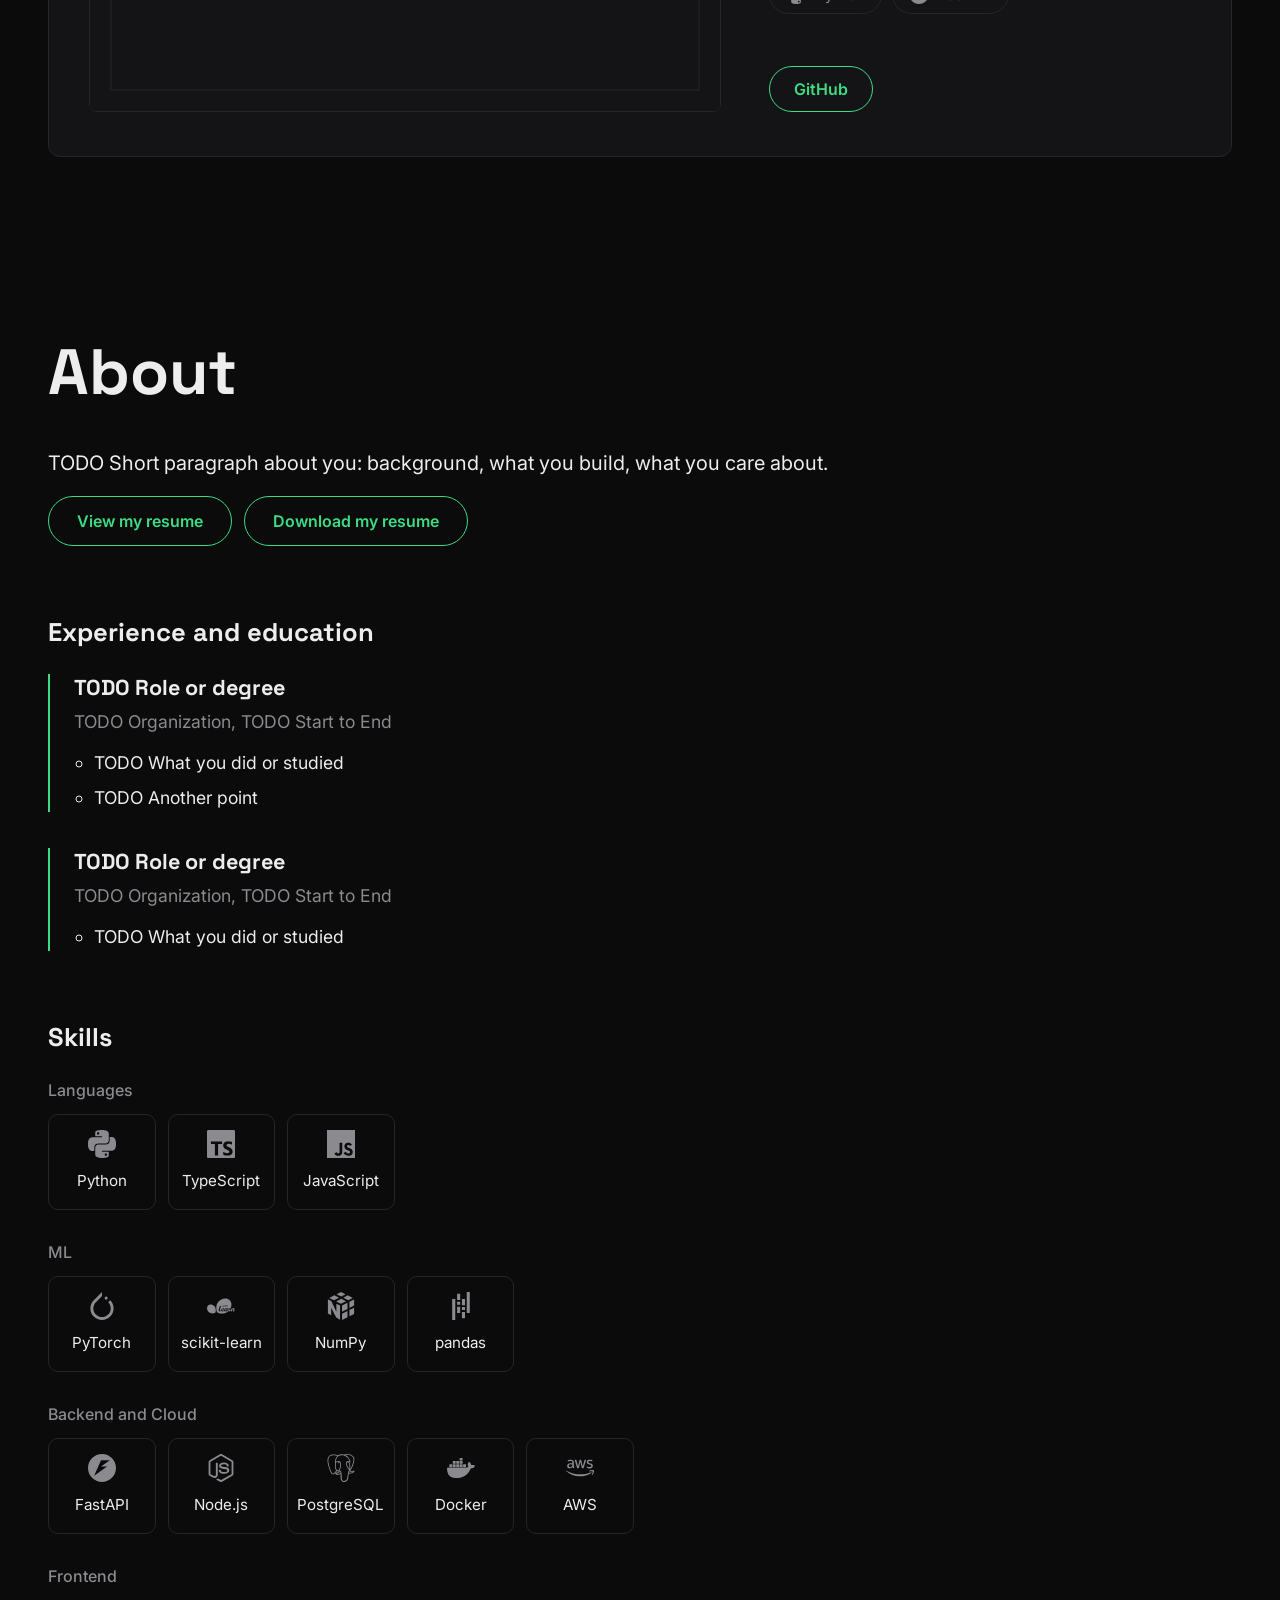
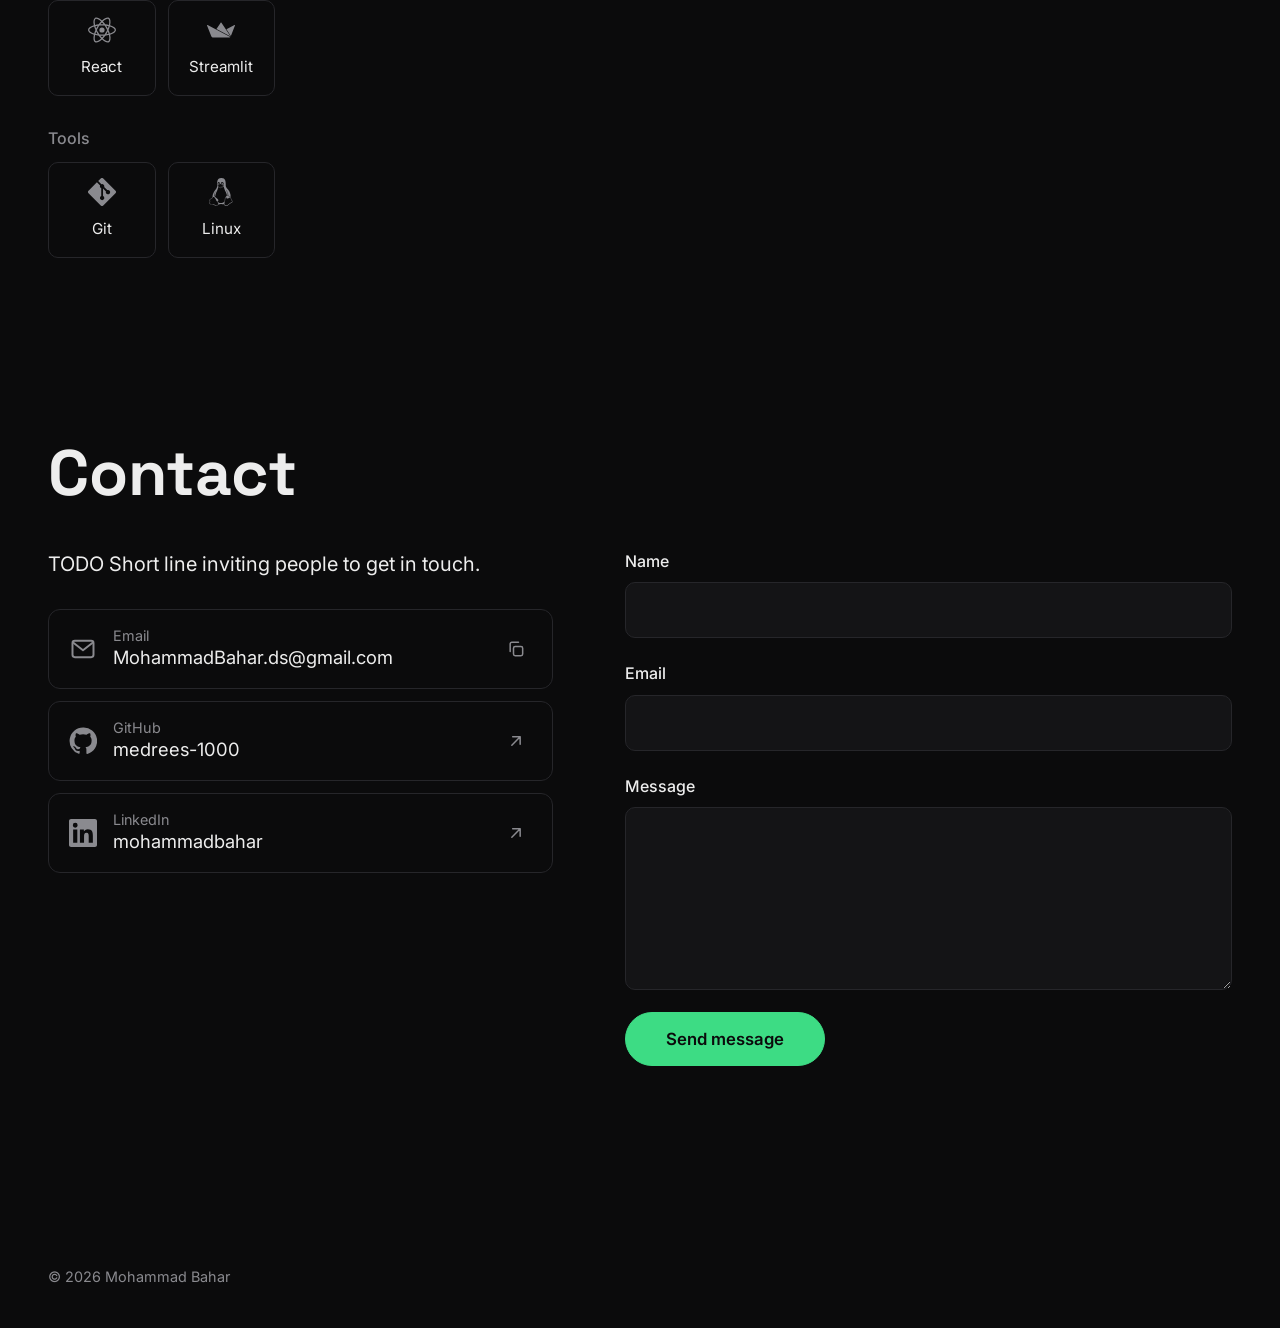
==== commit ab358e92: "Contact: uniform link rows with icon copy button, drop Resume row Co-Authored-By: Claude Sonnet 5.5 " ====
--- a/index.html
+++ b/index.html
@@ -30,7 +30,8 @@
     <symbol id="i-github" viewBox="0 0 24 24"><path fill="currentColor" d="M12 .5a11.5 11.5 0 0 0-3.64 22.41c.58.1.79-.25.79-.56v-2c-3.2.7-3.87-1.37-3.87-1.37-.52-1.33-1.28-1.69-1.28-1.69-1.04-.71.08-.7.08-.7 1.15.08 1.76 1.19 1.76 1.19 1.03 1.76 2.69 1.25 3.35.96.1-.75.4-1.25.73-1.54-2.55-.29-5.24-1.28-5.24-5.69 0-1.26.45-2.28 1.18-3.09-.12-.29-.51-1.46.11-3.05 0 0 .97-.31 3.17 1.18a11 11 0 0 1 5.78 0c2.2-1.49 3.17-1.18 3.17-1.18.62 1.59.23 2.76.11 3.05.74.81 1.18 1.83 1.18 3.09 0 4.42-2.69 5.39-5.25 5.68.41.36.78 1.06.78 2.14v3.17c0 .31.21.67.8.56A11.5 11.5 0 0 0 12 .5Z"/></symbol>
     <symbol id="i-linkedin" viewBox="0 0 24 24"><path fill="currentColor" d="M20.45 20.45h-3.56v-5.57c0-1.33-.02-3.04-1.85-3.04-1.85 0-2.14 1.45-2.14 2.94v5.67H9.35V9h3.41v1.56h.05c.48-.9 1.64-1.85 3.37-1.85 3.6 0 4.27 2.37 4.27 5.46v6.28ZM5.34 7.43a2.06 2.06 0 1 1 0-4.12 2.06 2.06 0 0 1 0 4.12ZM7.12 20.45H3.56V9h3.56v11.45ZM22.22 0H1.77C.79 0 0 .77 0 1.73v20.54C0 23.23.79 24 1.77 24h20.45c.98 0 1.78-.77 1.78-1.73V1.73C24 .77 23.2 0 22.22 0Z"/></symbol>
     <symbol id="i-mail" viewBox="0 0 24 24"><g fill="none" stroke="currentColor" stroke-width="1.7" stroke-linecap="round" stroke-linejoin="round"><rect x="3" y="5" width="18" height="14" rx="2"/><path d="M3.5 6.5l8.5 6.5 8.5-6.5"/></g></symbol>
-    <symbol id="i-file" viewBox="0 0 24 24"><g fill="none" stroke="currentColor" stroke-width="1.7" stroke-linecap="round" stroke-linejoin="round"><path d="M14 3H7a2 2 0 0 0-2 2v14a2 2 0 0 0 2 2h10a2 2 0 0 0 2-2V8z"/><path d="M14 3v5h5M9 13h6M9 17h6"/></g></symbol>
+    <symbol id="i-copy" viewBox="0 0 24 24"><g fill="none" stroke="currentColor" stroke-width="1.8" stroke-linecap="round" stroke-linejoin="round"><rect x="9" y="9" width="11" height="11" rx="2"/><path d="M5 15V6a2 2 0 0 1 2-2h8"/></g></symbol>
+    <symbol id="i-check" viewBox="0 0 24 24"><path fill="none" stroke="currentColor" stroke-width="2" stroke-linecap="round" stroke-linejoin="round" d="M5 12.5l4.5 4.5L19 7.5"/></symbol>
     <symbol id="i-arrow" viewBox="0 0 24 24"><path fill="none" stroke="currentColor" stroke-width="1.8" stroke-linecap="round" stroke-linejoin="round" d="M7 17L17 7M8 7h9v9"/></symbol>
   </svg>
 
@@ -109,37 +110,31 @@
           <div class="contact-info">
             <p class="contact-lead">TODO Short line inviting people to get in touch.</p>
             <ul class="contact-links">
-              <li class="contact-item" data-profile-item>
-                <a class="contact-row" data-profile-link="email">
+              <li class="contact-row" data-profile-item>
+                <a class="row-link" data-profile-link="email">
                   <svg class="row-icon" aria-hidden="true"><use href="#i-mail"/></svg>
                   <span class="row-text"><span class="row-label">Email</span><span class="row-value" data-profile-value="email"></span></span>
-                  <svg class="row-arrow" aria-hidden="true"><use href="#i-arrow"/></svg>
                 </a>
-                <button class="copy-btn" id="copy-email" type="button">Copy email</button>
+                <button class="row-action" id="copy-email" type="button" aria-label="Copy email address">
+                  <svg aria-hidden="true"><use href="#i-copy"/></svg>
+                </button>
+                <span class="copied" id="copy-status" role="status"></span>
               </li>
-              <li class="contact-item" data-profile-item>
-                <a class="contact-row" data-profile-link="github">
+              <li class="contact-row" data-profile-item>
+                <a class="row-link" data-profile-link="github">
                   <svg class="row-icon" aria-hidden="true"><use href="#i-github"/></svg>
                   <span class="row-text"><span class="row-label">GitHub</span><span class="row-value" data-profile-value="github"></span></span>
                   <svg class="row-arrow" aria-hidden="true"><use href="#i-arrow"/></svg>
                 </a>
               </li>
-              <li class="contact-item" data-profile-item>
-                <a class="contact-row" data-profile-link="linkedin">
+              <li class="contact-row" data-profile-item>
+                <a class="row-link" data-profile-link="linkedin">
                   <svg class="row-icon" aria-hidden="true"><use href="#i-linkedin"/></svg>
                   <span class="row-text"><span class="row-label">LinkedIn</span><span class="row-value" data-profile-value="linkedin"></span></span>
                   <svg class="row-arrow" aria-hidden="true"><use href="#i-arrow"/></svg>
                 </a>
               </li>
-              <li class="contact-item" data-profile-item>
-                <a class="contact-row" data-profile-link="resume" data-new-tab>
-                  <svg class="row-icon" aria-hidden="true"><use href="#i-file"/></svg>
-                  <span class="row-text"><span class="row-label">Resume</span><span class="row-value" data-resume-value>PDF</span></span>
-                  <svg class="row-arrow" aria-hidden="true"><use href="#i-arrow"/></svg>
-                </a>
-              </li>
             </ul>
-            <p class="copied" id="copy-status" role="status"></p>
           </div>
 
           <!-- TODO: set FORMSPREE_ENDPOINT in js/contact.js -->
--- a/css/styles.css
+++ b/css/styles.css
@@ -207,33 +207,46 @@
 
 /* Contact */
 .contact-grid { display: grid; gap: 48px; }
-@media (min-width: 900px) { .contact-grid { grid-template-columns: minmax(0, 5fr) minmax(0, 6fr); gap: 72px; align-items: start; } }
+@media (min-width: 1100px) { .contact-grid { grid-template-columns: minmax(0, 5fr) minmax(0, 6fr); gap: 72px; align-items: start; } }
 .contact-lead { font-size: 1.25rem; max-width: 40ch; margin-bottom: 28px; }
 .contact-links { list-style: none; margin: 0; padding: 0; display: grid; gap: 12px; }
-.contact-item { display: flex; flex-wrap: wrap; align-items: center; gap: 10px; }
+
+/* All rows share this box: icon, label and value, trailing control (arrow or copy button). */
 .contact-row {
-  flex: 1 1 380px; min-width: 0; min-height: 72px;
-  display: flex; align-items: center; gap: 16px; padding: 14px 20px;
+  position: relative; display: flex; align-items: center; min-height: 80px;
   border: 1px solid var(--border); border-radius: var(--radius);
-  color: var(--text); text-decoration: none;
-  transition: color var(--ease), border-color var(--ease);
-}
-.contact-row:hover { color: var(--accent); border-color: var(--accent); opacity: 1; }
+  transition: border-color var(--ease);
+}
+.contact-row:hover { border-color: var(--accent); }
+.row-link {
+  flex: 1; min-width: 0; align-self: stretch;
+  display: flex; align-items: center; gap: 16px; padding: 14px 0 14px 20px;
+  color: var(--text); text-decoration: none; transition: color var(--ease);
+}
+.row-link:hover { color: var(--accent); opacity: 1; }
+.row-link:focus-visible { outline-offset: -4px; border-radius: var(--radius); }
 .row-icon { width: 28px; height: 28px; flex: none; color: var(--muted); transition: color var(--ease); }
 .row-text { display: grid; min-width: 0; flex: 1; }
 .row-label { color: var(--muted); font-size: 0.9rem; line-height: 1.3; }
-.row-value { font-size: 1.1rem; overflow-wrap: anywhere; }
-.row-arrow { width: 20px; height: 20px; flex: none; color: var(--muted); transition: color var(--ease); }
-.contact-row:hover .row-icon, .contact-row:hover .row-arrow { color: var(--accent); }
-.contact-row[aria-disabled="true"] { text-decoration: none; opacity: 0.7; }
-.copy-btn {
-  min-height: 44px; padding: 0 18px;
-  background: transparent; color: var(--accent); border: 1px solid var(--border); border-radius: 999px;
-  font: 500 0.95rem var(--font-body); cursor: pointer;
-  transition: border-color var(--ease);
-}
-.copy-btn:hover { border-color: var(--accent); }
-.copied { margin: 12px 0 0; min-height: 1.65em; font-size: 0.95rem; color: var(--muted); }
+.row-value { font-size: 1.15rem; line-height: 1.4; overflow-wrap: normal; word-break: keep-all; }
+.row-arrow { width: 20px; height: 20px; flex: none; margin-right: 26px; color: var(--muted); transition: color var(--ease); }
+.row-link:hover .row-icon, .row-link:hover .row-arrow { color: var(--accent); }
+@media (min-width: 480px) { .row-value { white-space: nowrap; } }
+
+/* Trailing copy button: 44px target, icon centred where the arrow sits on the other rows. */
+.row-action {
+  flex: none; width: 44px; height: 44px; margin-right: 14px; padding: 0;
+  display: grid; place-items: center; background: transparent; color: var(--muted);
+  border: 0; border-radius: 50%; cursor: pointer; transition: color var(--ease);
+}
+.row-action svg { width: 20px; height: 20px; }
+.row-action:hover { color: var(--accent); }
+.copied {
+  position: absolute; right: 12px; bottom: calc(100% - 8px);
+  padding: 2px 10px; background: var(--card); border: 1px solid var(--border); border-radius: 999px;
+  color: var(--text); font-size: 0.85rem;
+}
+.copied:empty { display: none; }
 
 /* Reveal */
 .js .reveal { opacity: 0; transform: translateY(14px); transition: opacity 500ms ease, transform 500ms ease; }
